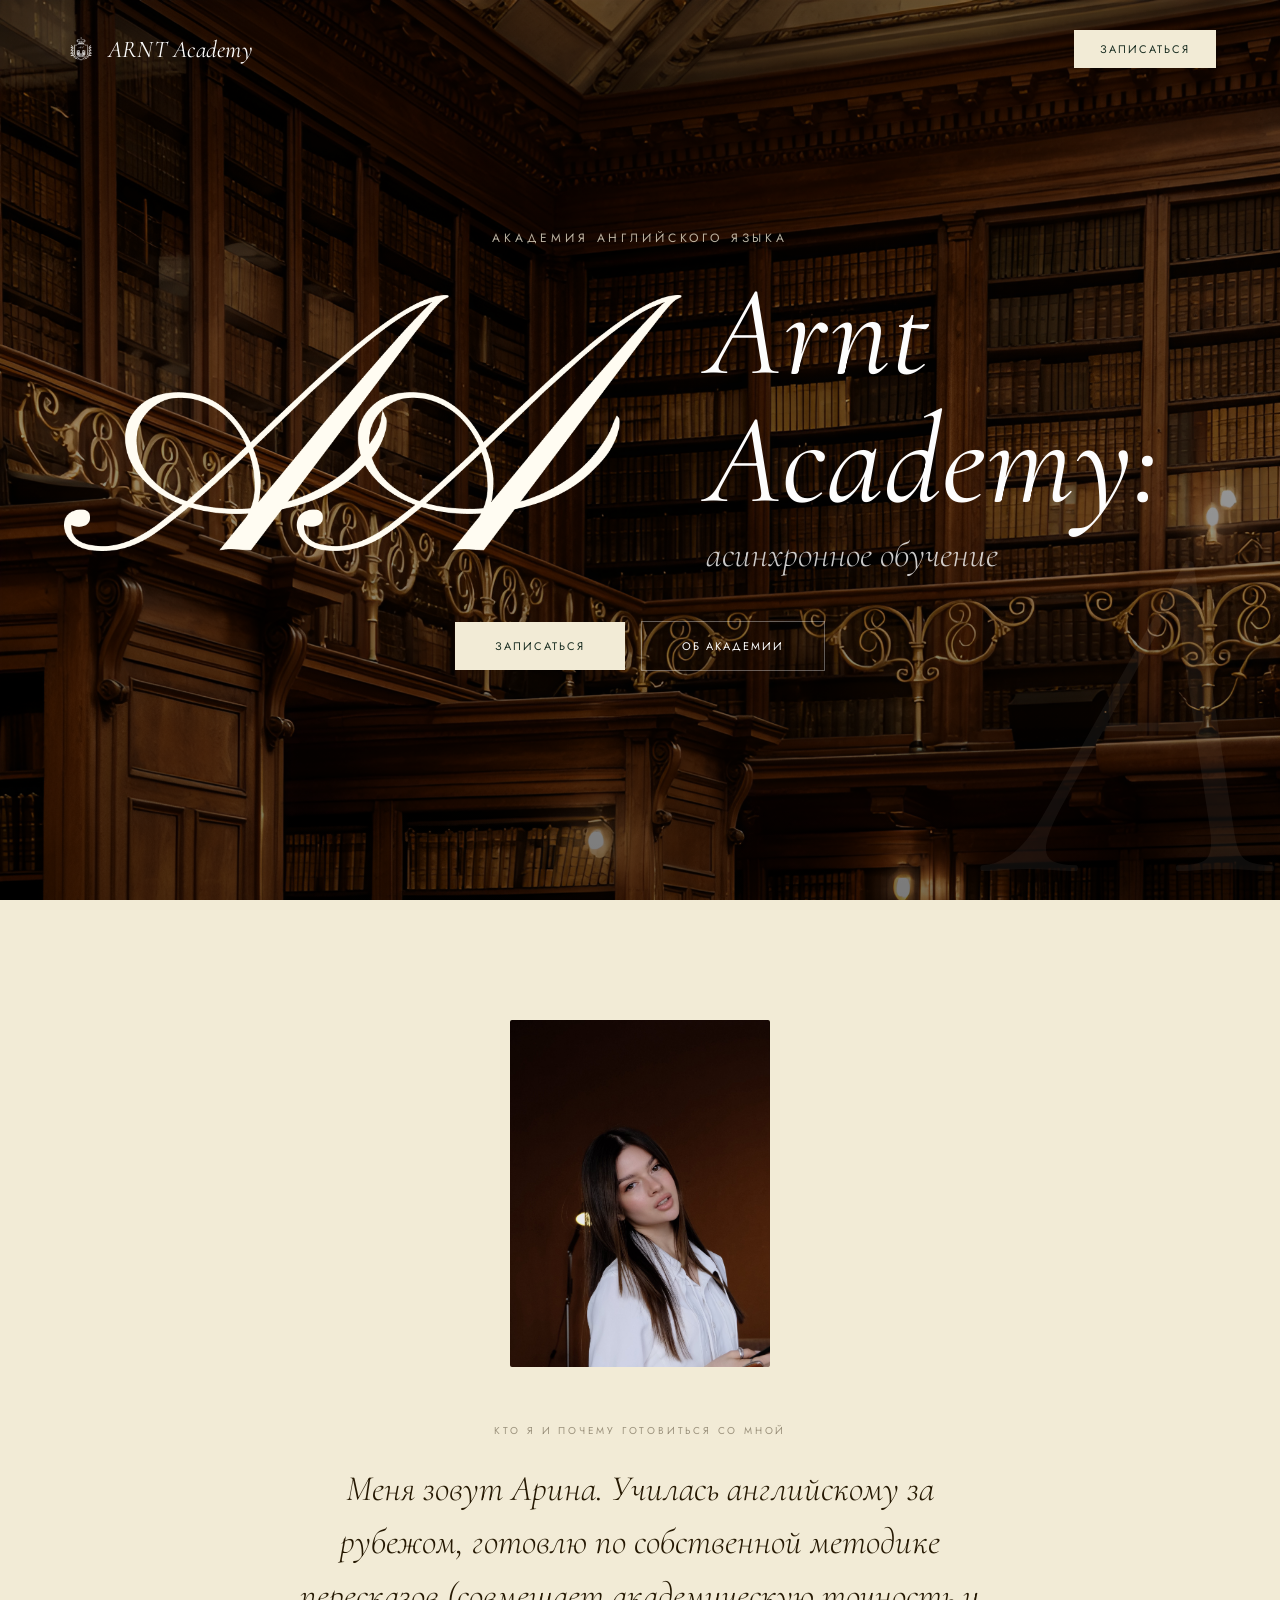
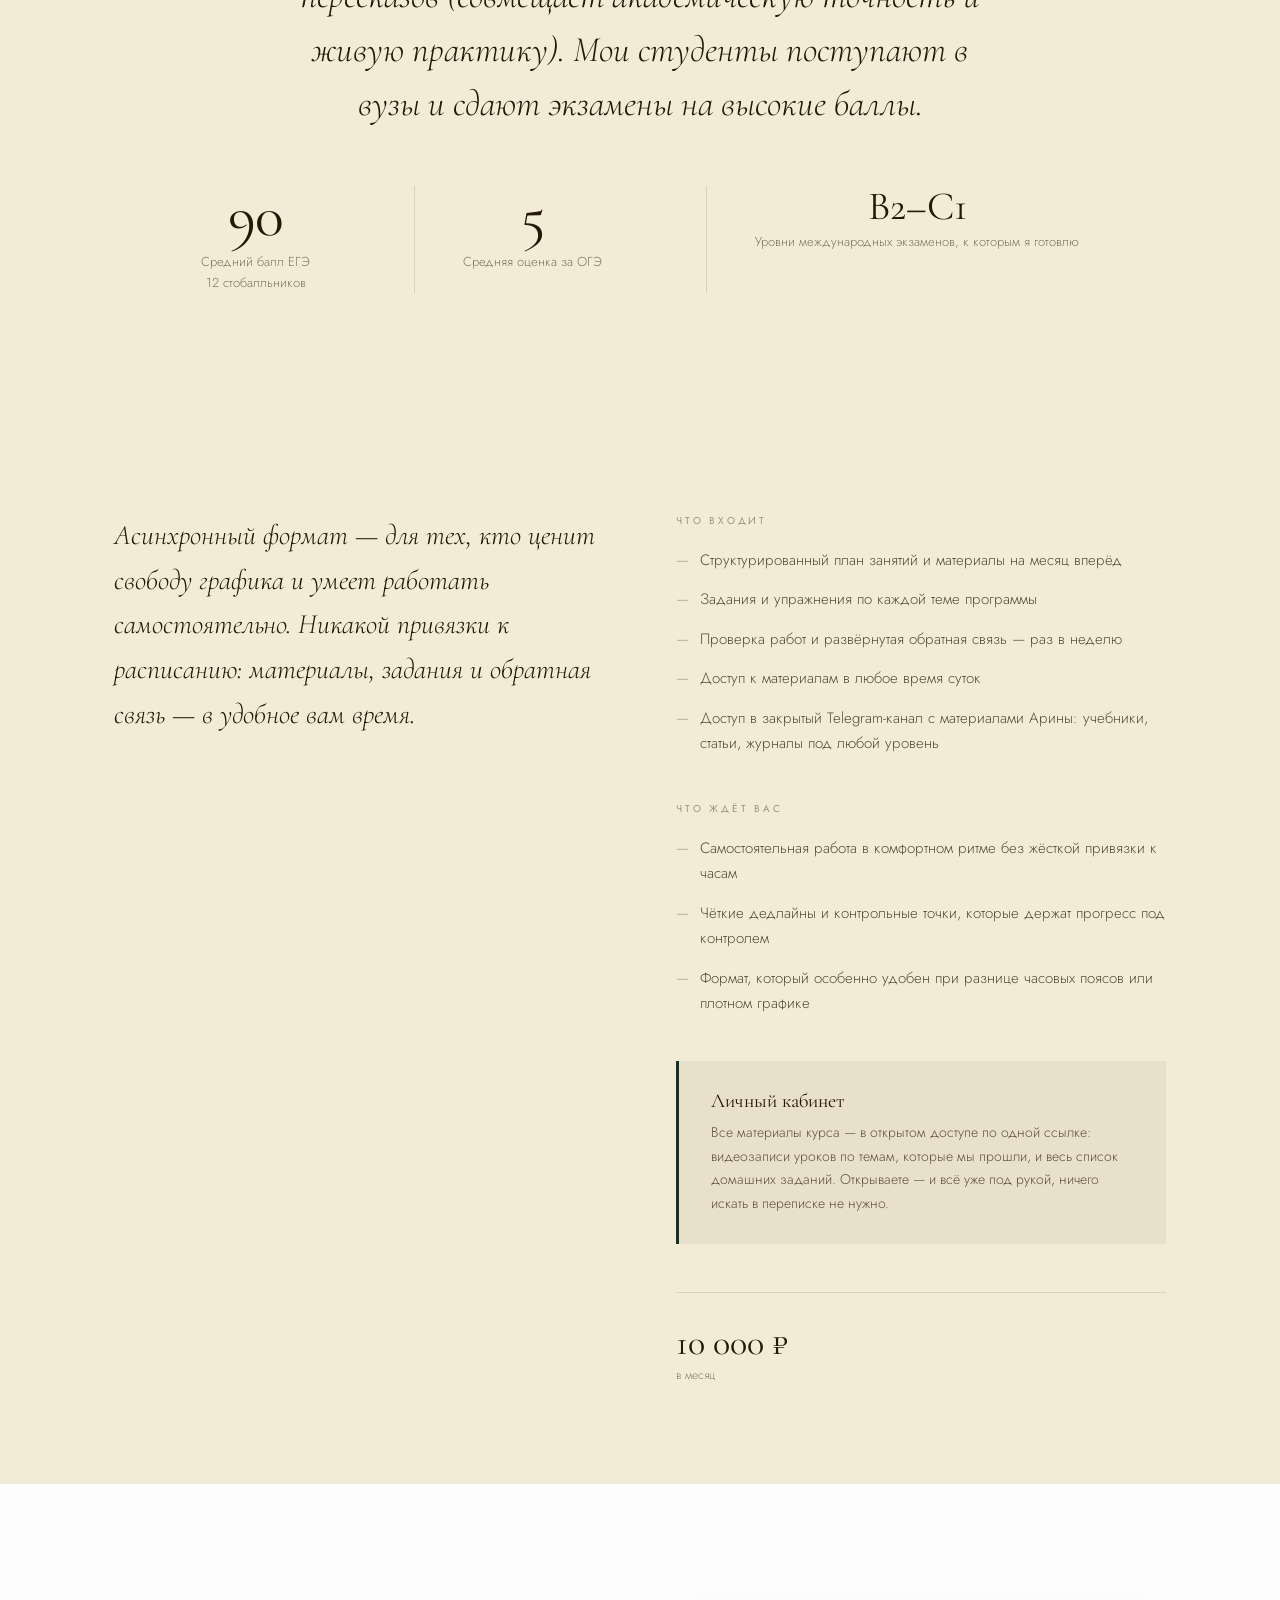
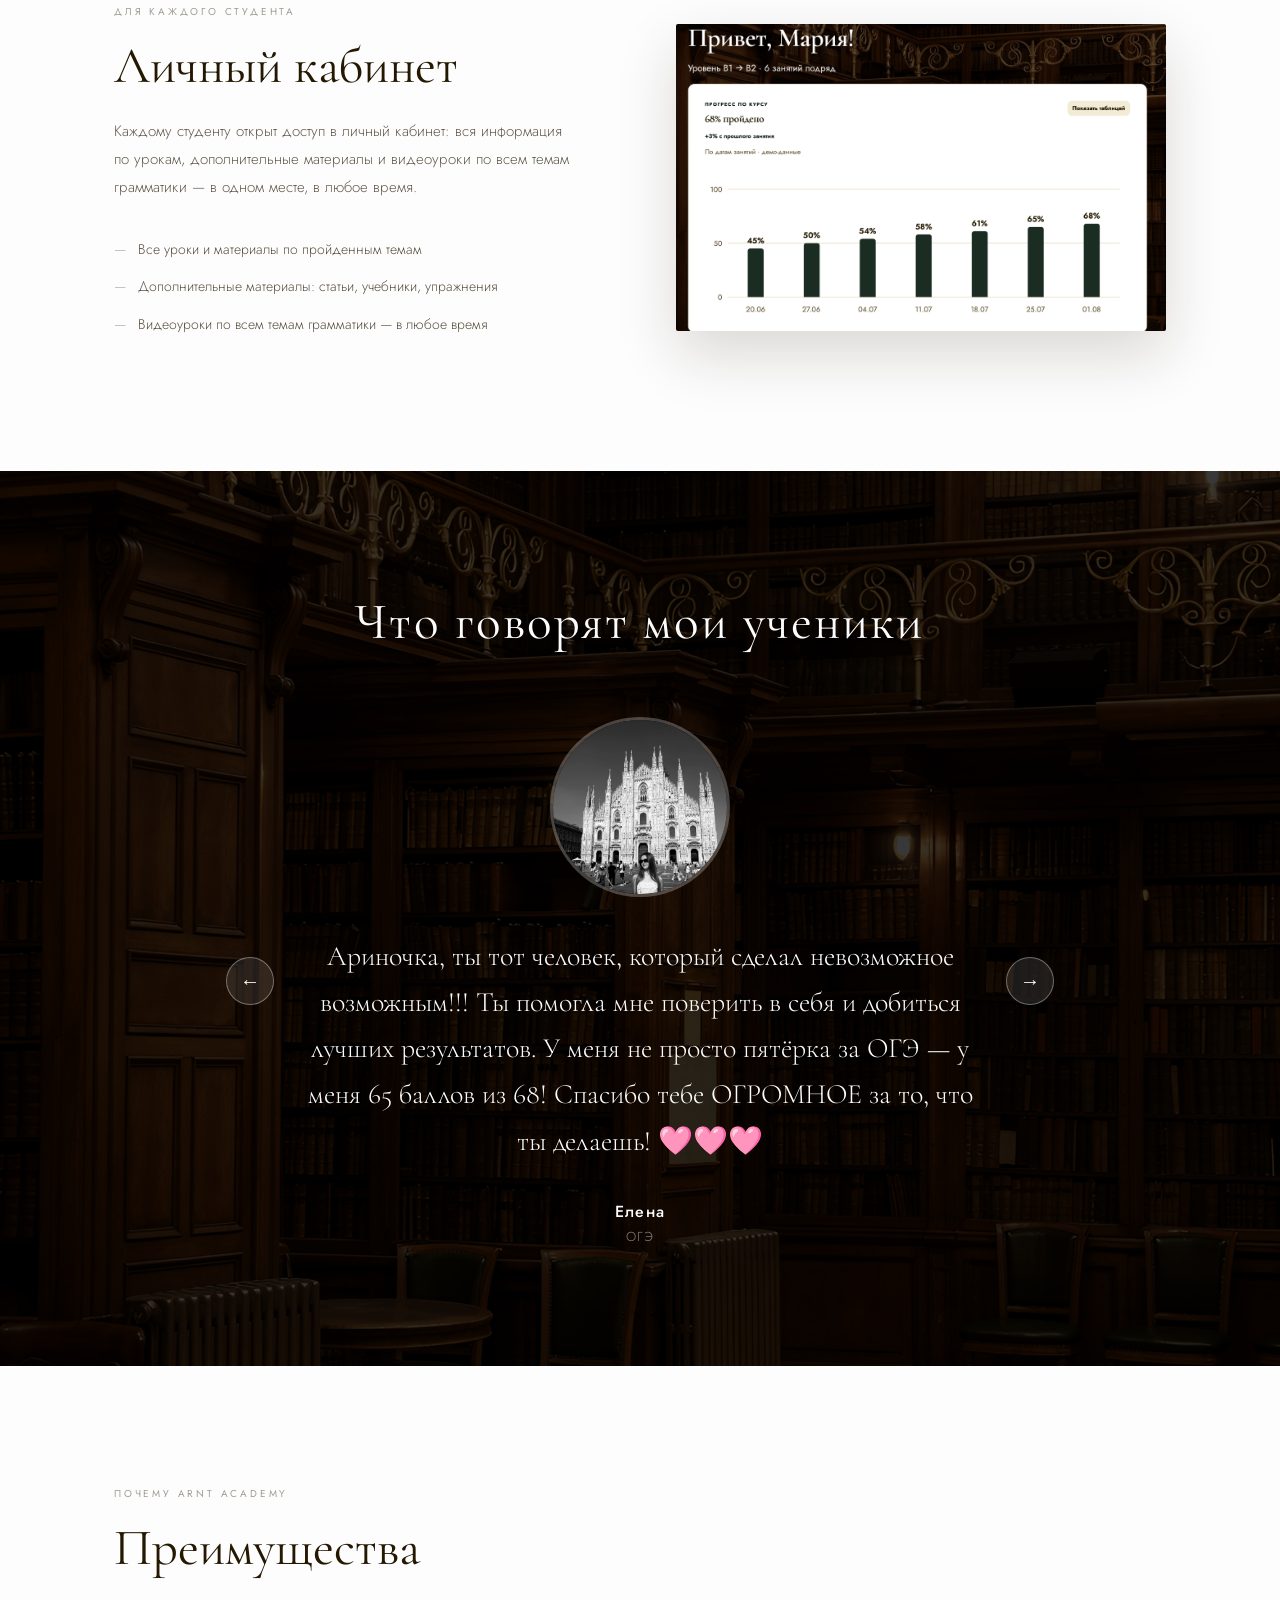
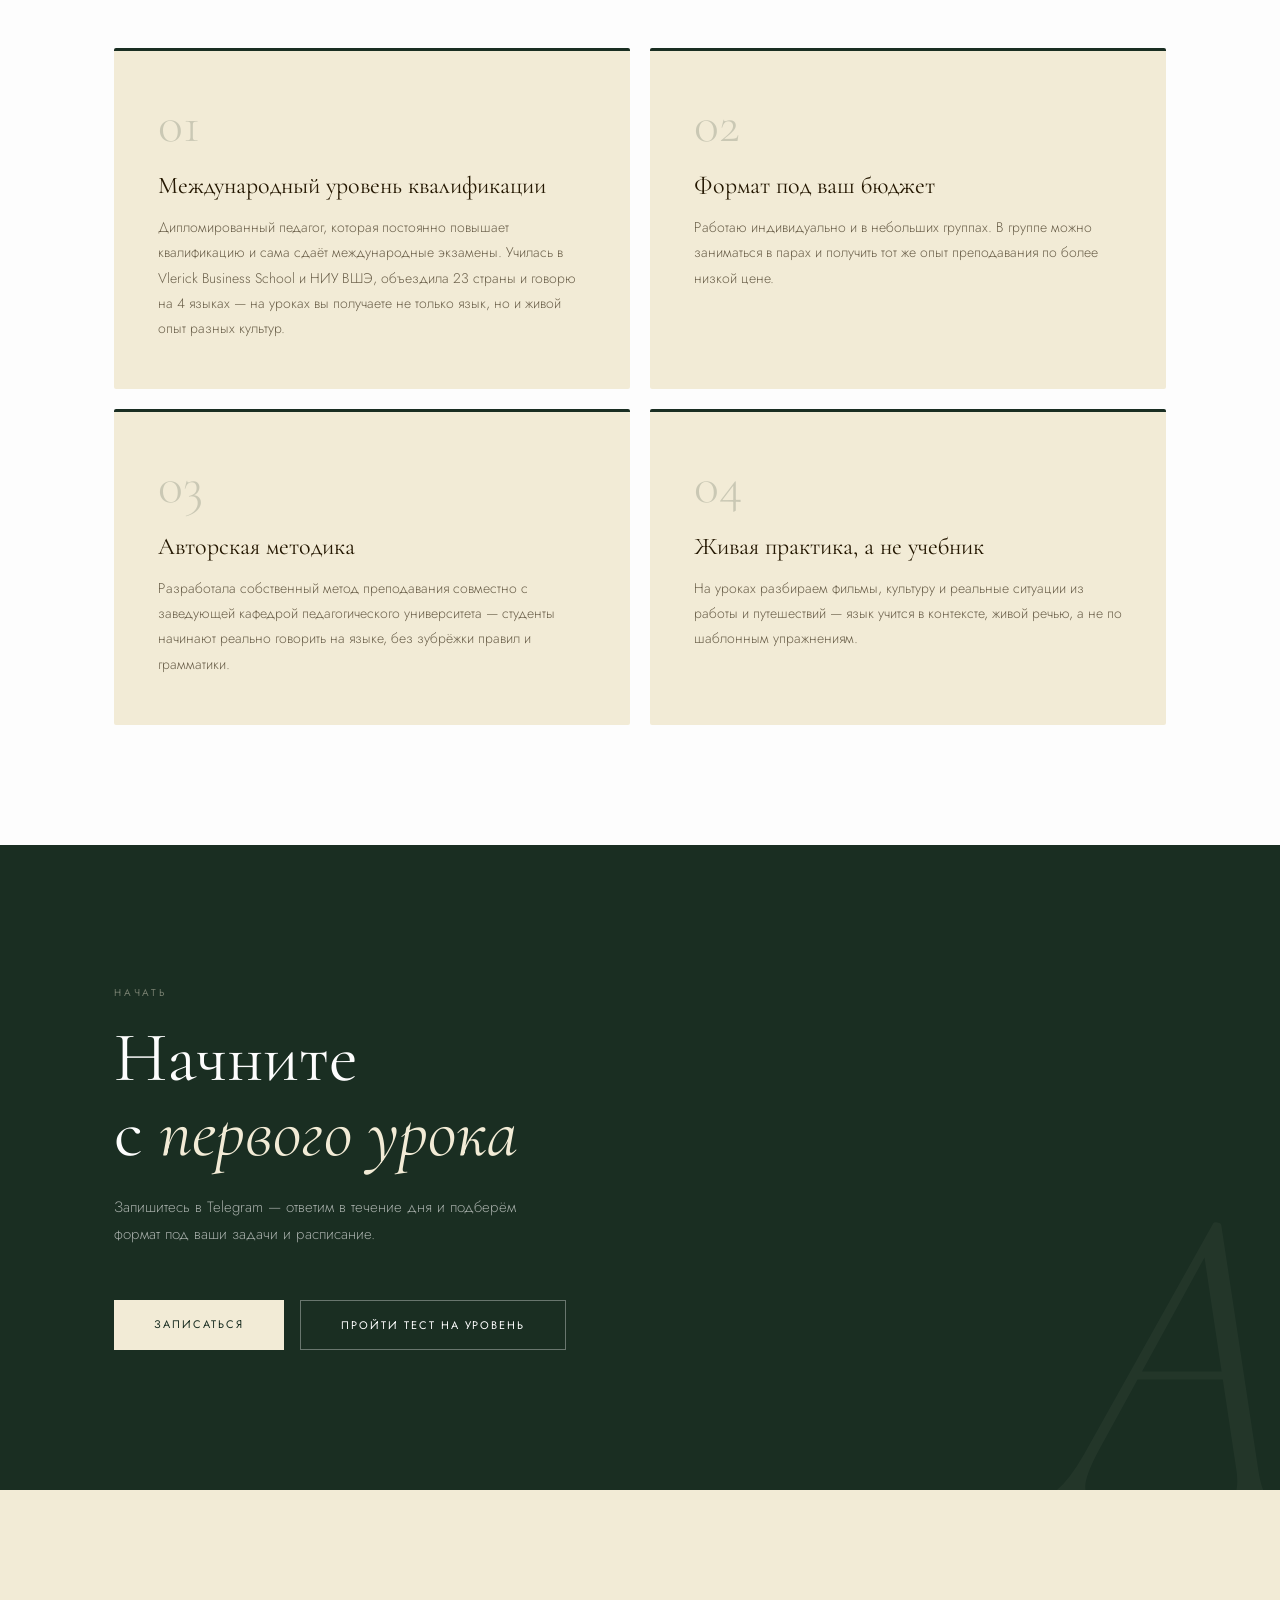
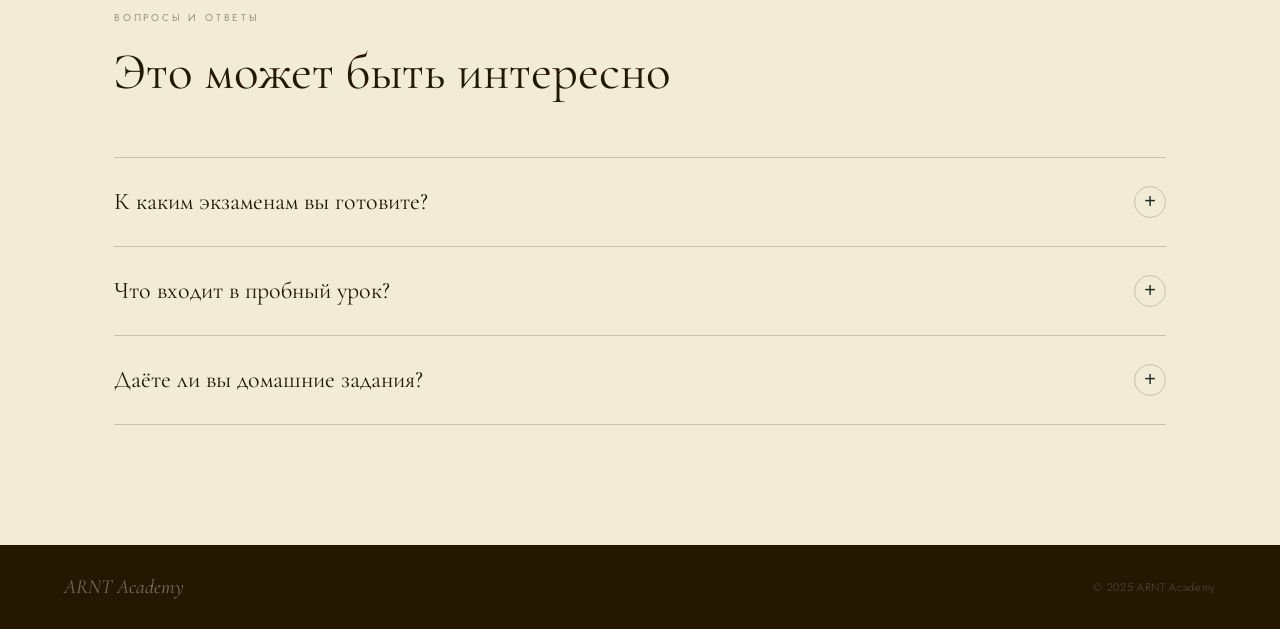
==== async.html @ 189df5f5 "Initial commit: ARNT Academy site Static site for arntacademy.ru: home hub page plus landing pages f" ====
<!DOCTYPE html>
<html lang="ru">
<head>
  <meta charset="UTF-8">
  <meta name="viewport" content="width=device-width, initial-scale=1.0">
  <title>Асинхронное обучение — ARNT Academy</title>
  <meta name="description" content="Асинхронное обучение английскому в ARNT Academy: материалы, задания и обратная связь без привязки к расписанию.">
  <link rel="preconnect" href="https://fonts.googleapis.com">
  <link rel="preconnect" href="https://fonts.gstatic.com" crossorigin>
  <link href="https://fonts.googleapis.com/css2?family=Cormorant+Garamond:ital,wght@0,300;0,400;0,500;1,300;1,400;1,500&family=Jost:wght@300;400;500&display=swap" rel="stylesheet">

  <style>
    :root {
      --green:  #1A2E22;
      --brown:  #251802;
      --cream:  #F2EBD6;
      --white:  #FDFDFD;
      --brown12: rgba(37,24,2,0.12);
      --brown20: rgba(37,24,2,0.20);
    }
    *, *::before, *::after { box-sizing: border-box; margin: 0; padding: 0; }
    html { scroll-behavior: smooth; }
    body {
      font-family: 'Jost', sans-serif; font-weight: 300;
      background: var(--cream); color: var(--brown);
      -webkit-font-smoothing: antialiased; overflow-x: hidden;
    }
    .wrap { max-width: 1180px; margin: 0 auto; padding: 0 64px; }

    /* nav */
    .nav {
      position: fixed; top: 0; left: 0; right: 0; z-index: 200;
      background: transparent; padding: 30px 64px;
      display: flex; align-items: center; justify-content: space-between;
      transition: background 0.45s ease, padding 0.3s ease;
    }
    .nav.solid { background: var(--green); padding: 18px 64px; }
    .nav-logo {
      font-family: 'Cormorant Garamond', serif; font-style: italic; font-weight: 400; font-size: 24px;
      color: var(--white); text-decoration: none; letter-spacing: 0.01em;
      display: flex; align-items: center; gap: 10px;
    }
    .nav-crest { height: 34px; width: auto; filter: brightness(0) invert(1); opacity: 0.88; flex-shrink: 0; }
    .nav-btn {
      font-family: 'Jost', sans-serif; font-weight: 400; font-size: 11px;
      letter-spacing: 0.18em; text-transform: uppercase;
      color: var(--green); background: var(--cream);
      padding: 11px 26px; text-decoration: none; transition: background 0.2s;
    }
    .nav-btn:hover { background: var(--white); }

    /* shared text */
    .lbl {
      font-family: 'Jost', sans-serif; font-weight: 400;
      font-size: 10px; letter-spacing: 0.28em; text-transform: uppercase;
      opacity: 0.42; display: block; margin-bottom: 20px;
    }
    .lbl-light { color: var(--cream); }
    .lbl-dark  { color: var(--brown); }
    .sh {
      font-family: 'Cormorant Garamond', serif; font-weight: 400;
      font-size: clamp(36px, 4vw, 56px); line-height: 1.08;
    }
    .sh-light { color: var(--white); }
    .sh-dark  { color: var(--brown); }
    .sh em { font-style: italic; }
    .btn-solid {
      font-family: 'Jost', sans-serif; font-weight: 400;
      font-size: 11px; letter-spacing: 0.18em; text-transform: uppercase;
      color: var(--green); background: var(--cream);
      padding: 16px 40px; text-decoration: none; transition: background 0.2s; display: inline-block;
    }
    .btn-solid:hover { background: var(--white); }
    .btn-ghost {
      font-family: 'Jost', sans-serif; font-weight: 400;
      font-size: 11px; letter-spacing: 0.18em; text-transform: uppercase;
      color: var(--white); background: transparent;
      border: 1px solid rgba(253,253,253,0.35);
      padding: 16px 40px; text-decoration: none; transition: border-color 0.2s; display: inline-block;
    }
    .btn-ghost:hover { border-color: var(--white); }

    /* hero */
    .hero { position: relative; height: 100vh; min-height: 620px; display: flex; align-items: center; justify-content: center; overflow: hidden; }
    .hero-photo { position: absolute; inset: 0; width: 100%; height: 100%; object-fit: cover; object-position: center top; display: block; }
    .hero-veil { position: absolute; inset: 0; background: linear-gradient(to bottom, rgba(0,0,0,0.30) 0%, rgba(0,0,0,0.52) 100%); }
    .hero-deco {
      position: absolute; bottom: -60px; right: -10px;
      font-family: 'Cormorant Garamond', serif; font-style: italic; font-weight: 300;
      font-size: clamp(320px, 38vw, 560px); line-height: 1; color: var(--cream); opacity: 0.055;
      user-select: none; pointer-events: none;
    }
    .hero-body { position: relative; z-index: 2; text-align: center; max-width: 1200px; padding: 0 24px; }
    .hero-label {
      display: block; font-family: 'Jost', sans-serif; font-weight: 400;
      font-size: 12px; letter-spacing: 0.32em; text-transform: uppercase;
      color: var(--cream); opacity: 0.75; margin-bottom: 22px;
    }
    .hero-lockup { display: flex; align-items: center; justify-content: space-between; gap: 24px; margin-bottom: 26px; }
    .hero-mark { height: clamp(140px, 20vw, 260px); width: auto; flex-shrink: 0; }
    .hero-lockup-text { display: flex; flex-direction: column; text-align: left; }
    .lockup-title {
      font-family: 'Cormorant Garamond', serif; font-weight: 400; font-style: italic;
      font-size: clamp(64px, 10vw, 130px); line-height: 1; color: var(--white); letter-spacing: 0.01em;
    }
    .lockup-sub {
      font-family: 'Cormorant Garamond', serif; font-weight: 300; font-style: italic;
      font-size: clamp(20px, 3vw, 36px); line-height: 1.2; color: var(--white); opacity: 0.8; margin-top: 8px;
    }
    .hero-cta { display: flex; align-items: center; justify-content: center; gap: 16px; flex-wrap: wrap; margin-top: 44px; }

    /* detail body */
    .fbody { background: var(--cream); padding: 100px 0; }
    .fbody-grid { display: grid; grid-template-columns: 1fr 1fr; gap: 72px; align-items: start; }
    .fintro {
      font-family: 'Cormorant Garamond', serif; font-style: italic; font-weight: 300;
      font-size: clamp(22px, 2.4vw, 28px); line-height: 1.6; color: var(--brown);
    }
    .fsec-title { margin-top: 44px; }
    .fsec-title:first-child { margin-top: 0; }
    .flist { list-style: none; }
    .flist li {
      position: relative; padding-left: 24px; margin-bottom: 14px;
      font-family: 'Jost', sans-serif; font-weight: 300; font-size: 15px;
      line-height: 1.7; color: var(--brown); opacity: 0.75;
    }
    .flist li::before { content: '—'; position: absolute; left: 0; opacity: 0.5; }
    .fperk { margin-top: 44px; padding: 28px 32px; background: rgba(37,24,2,0.05); border-left: 3px solid var(--green); }
    .fperk-title { font-family: 'Cormorant Garamond', serif; font-weight: 400; font-size: 20px; color: var(--brown); margin-bottom: 8px; }
    .fperk-text { font-family: 'Jost', sans-serif; font-weight: 300; font-size: 14px; line-height: 1.7; color: var(--brown); opacity: 0.7; }
    .fprice-block { margin-top: 48px; padding-top: 32px; border-top: 1px solid var(--brown12); }
    .fprice { font-family: 'Cormorant Garamond', serif; font-weight: 400; font-size: 36px; line-height: 1; color: var(--brown); margin-bottom: 5px; }
    .fprice-note { font-family: 'Jost', sans-serif; font-weight: 300; font-size: 12px; color: var(--brown); opacity: 0.5; }

    /* about */
    .about { background: var(--cream); padding: 120px 0; }
    .about-grid { display: flex; flex-direction: column; align-items: center; gap: 56px; text-align: center; }
    .about-photo { width: 260px; aspect-ratio: 3/4; overflow: hidden; border-radius: 2px; }
    .about-photo img { width: 100%; height: 100%; object-fit: cover; object-position: center 20%; display: block; }
    .about-left { max-width: 680px; }
    .about-quote {
      font-family: 'Cormorant Garamond', serif; font-style: italic; font-weight: 300;
      font-size: clamp(26px, 2.8vw, 38px); line-height: 1.5; color: var(--brown); margin-top: 24px;
    }
    .about-right { width: 100%; display: flex; justify-content: center; gap: 56px; flex-wrap: wrap; }
    .stat-row { border-left: 1px solid var(--brown12); padding: 0 48px; }
    .stat-row:first-child { border-left: none; padding-left: 0; }
    .stat-row:last-child { padding-right: 0; }
    .stat-val { font-family: 'Cormorant Garamond', serif; font-weight: 400; font-size: 60px; line-height: 1; color: var(--brown); margin-bottom: 6px; letter-spacing: -0.02em; }
    .stat-val-sm { font-family: 'Cormorant Garamond', serif; font-weight: 400; font-size: 40px; line-height: 1; color: var(--brown); margin-bottom: 6px; }
    .stat-note { font-family: 'Jost', sans-serif; font-weight: 300; font-size: 13px; line-height: 1.55; color: var(--brown); opacity: 0.55; }

    /* cabinet */
    .cabinet { background: var(--white); padding: 120px 0; }
    .cabinet-grid { display: grid; grid-template-columns: 1fr 1fr; gap: 72px; align-items: center; }
    .cabinet-desc { font-family: 'Jost', sans-serif; font-weight: 300; font-size: 15px; line-height: 1.85; color: var(--brown); opacity: 0.7; margin: 24px 0 36px; max-width: 460px; }
    .cab-list { list-style: none; max-width: 460px; }
    .cab-list li { position: relative; padding-left: 24px; margin-bottom: 14px; font-family: 'Jost', sans-serif; font-weight: 300; font-size: 14px; line-height: 1.7; color: var(--brown); opacity: 0.75; }
    .cab-list li::before { content: '—'; position: absolute; left: 0; opacity: 0.5; }
    .cabinet-photo { aspect-ratio: 8/5; border-radius: 2px; overflow: hidden; box-shadow: 0 24px 60px rgba(37,24,2,0.16); }
    .cabinet-photo img { width: 100%; height: 100%; object-fit: cover; object-position: top; display: block; }

    /* benefits */
    .benefits { background: var(--white); padding: 120px 0; }
    .benefits-hd { margin-bottom: 72px; }
    .benefits-grid { display: grid; grid-template-columns: 1fr 1fr; gap: 20px; }
    .b-item { background: var(--cream); border-radius: 2px; padding: 48px 44px; border-top: 3px solid var(--green); position: relative; }
    .b-num { font-family: 'Cormorant Garamond', serif; font-weight: 300; font-size: 52px; line-height: 1; color: var(--green); opacity: 0.18; margin-bottom: 20px; display: block; }
    .b-title { font-family: 'Cormorant Garamond', serif; font-weight: 400; font-size: 24px; line-height: 1.25; color: var(--brown); margin-bottom: 14px; }
    .b-text { font-family: 'Jost', sans-serif; font-weight: 300; font-size: 14px; line-height: 1.8; color: var(--brown); opacity: 0.65; }

    /* cta */
    .cta { background: var(--green); padding: 140px 0; position: relative; overflow: hidden; }
    .cta-deco {
      position: absolute; bottom: -100px; right: -30px;
      font-family: 'Cormorant Garamond', serif; font-style: italic; font-weight: 300;
      font-size: clamp(280px, 35vw, 500px); line-height: 1; color: var(--cream); opacity: 0.04;
      user-select: none; pointer-events: none;
    }
    .cta-inner { position: relative; z-index: 2; max-width: 680px; }
    .cta-h { font-family: 'Cormorant Garamond', serif; font-weight: 400; font-size: clamp(40px, 5.5vw, 76px); line-height: 1.07; color: var(--white); margin-bottom: 24px; }
    .cta-h em { font-style: italic; color: var(--cream); }
    .cta-p { font-family: 'Jost', sans-serif; font-weight: 300; font-size: 15px; line-height: 1.8; color: var(--white); opacity: 0.6; margin-bottom: 52px; max-width: 420px; }
    .cta-contacts { margin-top: 48px; display: flex; flex-wrap: wrap; gap: 48px; }
    .c-item { display: flex; flex-direction: column; gap: 5px; }
    .c-lbl { font-family: 'Jost', sans-serif; font-weight: 400; font-size: 9px; letter-spacing: 0.22em; text-transform: uppercase; color: var(--cream); opacity: 0.38; }
    .c-val { font-family: 'Jost', sans-serif; font-weight: 300; font-size: 15px; color: var(--white); opacity: 0.82; text-decoration: none; transition: opacity 0.2s; }
    .c-val:hover { opacity: 1; }

    /* footer */
    footer { background: var(--brown); padding: 30px 64px; display: flex; align-items: center; justify-content: space-between; }
    .f-logo { font-family: 'Cormorant Garamond', serif; font-style: italic; font-weight: 400; font-size: 20px; color: var(--cream); opacity: 0.4; text-decoration: none; }
    .f-copy { font-family: 'Jost', sans-serif; font-weight: 300; font-size: 11px; letter-spacing: 0.06em; color: var(--cream); opacity: 0.25; }

    /* reviews */
    .reviews { position: relative; padding: 120px 0; overflow: hidden; }
    .reviews-bg { position: absolute; inset: 0; background-image: url('библио.png'); background-size: cover; background-position: center; background-repeat: no-repeat; }
    .reviews-bg::after { content: ''; position: absolute; inset: 0; background: rgba(0,0,0,0.78); }
    .reviews-inner { position: relative; z-index: 1; max-width: 860px; margin: 0 auto; padding: 0 80px; text-align: center; }
    .reviews-title { font-family: 'Cormorant Garamond', serif; font-weight: 400; font-size: clamp(32px, 4vw, 52px); color: var(--white); margin-bottom: 64px; letter-spacing: 0.04em; }
    .slider { position: relative; }
    .slide { display: none; flex-direction: column; align-items: center; gap: 36px; }
    .slide.active { display: flex; }
    .slide-avatar { width: 180px; height: 180px; border-radius: 50%; overflow: hidden; border: 3px solid rgba(255,255,255,0.25); flex-shrink: 0; }
    .slide-avatar img { width: 100%; height: 100%; object-fit: cover; object-position: center top; display: block; filter: grayscale(100%); }
    .slide-avatar-init { display: flex; align-items: center; justify-content: center; background: rgba(255,255,255,0.1); }
    .slide-avatar-init span { font-family: 'Cormorant Garamond', serif; font-size: 52px; font-weight: 300; color: rgba(255,255,255,0.7); }
    .slide-text { font-family: 'Cormorant Garamond', serif; font-weight: 300; font-size: clamp(20px, 2.2vw, 28px); line-height: 1.65; color: var(--white); font-style: normal; }
    .slide-name { font-family: 'Jost', sans-serif; font-weight: 500; font-size: 16px; color: var(--white); letter-spacing: 0.08em; }
    .slide-place { font-family: 'Jost', sans-serif; font-weight: 300; font-size: 13px; color: rgba(255,255,255,0.5); margin-top: 4px; letter-spacing: 0.06em; }
    .slider-arrow {
      pointer-events: all; cursor: pointer; width: 48px; height: 48px; border-radius: 50%;
      border: 1px solid rgba(255,255,255,0.35); background: rgba(255,255,255,0.1);
      color: var(--white); font-size: 20px; display: flex; align-items: center; justify-content: center;
      transition: background 0.2s; position: absolute; top: 50%; transform: translateY(-50%);
    }
    .slider-arrow:hover { background: rgba(255,255,255,0.2); }
    .slider-arrow.prev { left: -64px; }
    .slider-arrow.next { right: -64px; }

    /* faq */
    .faq { background: var(--cream); padding: 120px 0; }
    .faq-hd { margin-bottom: 56px; }
    .faq-list { border-top: 1px solid var(--brown20); }
    .faq-item { border-bottom: 1px solid var(--brown20); }
    .faq-btn { width: 100%; background: none; border: none; cursor: pointer; display: flex; align-items: center; justify-content: space-between; gap: 24px; padding: 28px 0; text-align: left; }
    .faq-q { font-family: 'Cormorant Garamond', serif; font-size: clamp(18px, 2vw, 24px); font-weight: 400; color: var(--brown); line-height: 1.3; }
    .faq-icon {
      flex-shrink: 0; width: 32px; height: 32px; border-radius: 50%; border: 1px solid var(--brown20);
      display: flex; align-items: center; justify-content: center; font-size: 20px; font-weight: 300; color: var(--green);
      transition: transform 0.35s ease, background 0.2s, border-color 0.2s;
    }
    .faq-item.open .faq-icon { transform: rotate(45deg); background: var(--green); color: var(--cream); border-color: var(--green); }
    .faq-a {
      font-family: 'Jost', sans-serif; font-weight: 300; font-size: clamp(14px, 1.4vw, 16px); line-height: 1.85;
      color: var(--brown); opacity: 0.7; max-height: 0; overflow: hidden; transition: max-height 0.45s ease, padding-bottom 0.35s;
    }
    .faq-item.open .faq-a { max-height: 400px; padding-bottom: 28px; }

    @media (max-width: 960px) {
      .wrap { padding: 0 32px; }
      .nav { padding: 26px 32px; }
      .nav.solid { padding: 16px 32px; }
      .nav-btn { padding: 13px 24px; font-size: 10px; }
      .hero-lockup { flex-direction: column; justify-content: center; gap: 14px; }
      .hero-lockup-text { text-align: center; }
      .about { padding: 88px 0; }
      .about-photo { width: 200px; }
      .about-right { gap: 32px; }
      .stat-row { padding: 0 24px; }
      .fbody { padding: 72px 0; }
      .fbody-grid { grid-template-columns: 1fr; gap: 40px; }
      .cabinet { padding: 88px 0; }
      .cabinet-grid { grid-template-columns: 1fr; gap: 40px; }
      .cabinet-photo { aspect-ratio: 16/10; }
      .reviews { padding: 88px 0; }
      .reviews-inner { padding: 0 56px; }
      .reviews-title { margin-bottom: 48px; }
      .slide-avatar { width: 140px; height: 140px; }
      .slider-arrow { width: 40px; height: 40px; font-size: 16px; }
      .slider-arrow.prev { left: 0; }
      .slider-arrow.next { right: 0; }
      .benefits { padding: 88px 0; }
      .benefits-grid { grid-template-columns: 1fr; }
      .b-item { padding: 36px 32px; }
      .cta { padding: 100px 0; }
      footer { flex-direction: column; gap: 14px; text-align: center; padding: 28px 32px; }
    }
    @media (max-width: 600px) {
      .wrap { padding: 0 20px; }
      .nav { padding: 22px 20px; }
      .nav.solid { padding: 14px 20px; }
      .nav-btn { padding: 12px 18px; font-size: 9px; }
      .hero-cta { flex-direction: column; width: 100%; }
      .hero-cta .btn-solid, .hero-cta .btn-ghost { width: 100%; text-align: center; }
      .about { padding: 72px 0; }
      .benefits { padding: 72px 0; }
      .cta { padding: 80px 0; }
      .stat-val { font-size: 48px; }
      .about-right { flex-direction: column; gap: 24px; }
      .stat-row { border-left: none; padding: 0; }
      .reviews { padding: 64px 0; }
      .reviews-inner { padding: 0 8px; }
      .reviews-title { margin-bottom: 36px; }
      .slide { gap: 22px; }
      .slide-avatar { width: 110px; height: 110px; }
      .slider-arrow { width: 34px; height: 34px; font-size: 14px; background: rgba(0,0,0,0.35); }
      .slider-arrow.prev { left: -2px; }
      .slider-arrow.next { right: -2px; }
      .b-item { padding: 32px 0; }
      footer { padding: 24px 20px; }
    }
  </style>
</head>
<body>

  <nav class="nav">
    <a class="nav-logo" href="index.html">
      <img class="nav-crest" src="Frame 24.png" alt="">
      ARNT Academy
    </a>
    <a class="nav-btn" href="https://t.me/arnt_academy_clients_bot" target="_blank" rel="noopener">Записаться</a>
  </nav>

  <section class="hero">
    <img class="hero-photo" src="библио.png" alt="" aria-hidden="true">
    <div class="hero-veil" aria-hidden="true"></div>
    <div class="hero-deco" aria-hidden="true">A</div>
    <div class="hero-body">
      <span class="hero-label">Академия английского языка</span>
      <div class="hero-lockup">
        <img class="hero-mark" src="AA.png" alt="ARNT Academy">
        <span class="hero-lockup-text">
          <span class="lockup-title">Arnt Academy:</span>
          <span class="lockup-sub">асинхронное обучение</span>
        </span>
      </div>
      <div class="hero-cta">
        <a class="btn-solid" href="https://t.me/arnt_academy_clients_bot" target="_blank" rel="noopener">Записаться</a>
        <a class="btn-ghost" href="#about">Об академии</a>
      </div>
    </div>
  </section>

  <section class="about" id="about">
    <div class="wrap">
      <div class="about-grid">
        <div class="about-photo">
          <img src="препод.png" alt="Арина Ткачёва" />
        </div>
        <div class="about-left">
          <span class="lbl lbl-dark">Кто я и почему готовиться со мной</span>
          <p class="about-quote">
            Меня зовут Арина. Училась английскому за рубежом, готовлю по собственной методике пересказов (совмещает академическую точность и живую практику). Мои студенты поступают в вузы и сдают экзамены на высокие баллы.
          </p>
        </div>
        <div class="about-right">
          <div class="stat-row">
            <div class="stat-val">90</div>
            <div class="stat-note">Средний балл ЕГЭ<br>12 стобалльников</div>
          </div>
          <div class="stat-row">
            <div class="stat-val">5</div>
            <div class="stat-note">Средняя оценка за ОГЭ</div>
          </div>
          <div class="stat-row">
            <div class="stat-val-sm">B2–C1</div>
            <div class="stat-note">Уровни международных экзаменов, к которым я готовлю</div>
          </div>
        </div>
      </div>
    </div>
  </section>

  <section class="fbody">
    <div class="wrap fbody-grid">
      <div>
        <p class="fintro">
          Асинхронный формат — для тех, кто ценит свободу графика и умеет работать самостоятельно. Никакой привязки к расписанию: материалы, задания и обратная связь — в удобное вам время.
        </p>
      </div>
      <div>
        <span class="lbl lbl-dark fsec-title">Что входит</span>
        <ul class="flist">
          <li>Структурированный план занятий и материалы на месяц вперёд</li>
          <li>Задания и упражнения по каждой теме программы</li>
          <li>Проверка работ и развёрнутая обратная связь — раз в неделю</li>
          <li>Доступ к материалам в любое время суток</li>
          <li>Доступ в закрытый Telegram-канал с материалами Арины: учебники, статьи, журналы под любой уровень</li>
        </ul>

        <span class="lbl lbl-dark fsec-title">Что ждёт вас</span>
        <ul class="flist">
          <li>Самостоятельная работа в комфортном ритме без жёсткой привязки к часам</li>
          <li>Чёткие дедлайны и контрольные точки, которые держат прогресс под контролем</li>
          <li>Формат, который особенно удобен при разнице часовых поясов или плотном графике</li>
        </ul>

        <div class="fperk">
          <div class="fperk-title">Личный кабинет</div>
          <p class="fperk-text">Все материалы курса — в открытом доступе по одной ссылке: видеозаписи уроков по темам, которые мы прошли, и весь список домашних заданий. Открываете — и всё уже под рукой, ничего искать в переписке не нужно.</p>
        </div>

        <div class="fprice-block">
          <div class="fprice">10 000 ₽</div>
          <div class="fprice-note">в месяц</div>
        </div>
      </div>
    </div>
  </section>

  <section class="cabinet" id="cabinet">
    <div class="wrap">
      <div class="cabinet-grid">
        <div>
          <span class="lbl lbl-dark">Для каждого студента</span>
          <h2 class="sh sh-dark">Личный кабинет</h2>
          <p class="cabinet-desc">
            Каждому студенту открыт доступ в личный кабинет: вся информация по урокам, дополнительные материалы и видеоуроки по всем темам грамматики — в одном месте, в любое время.
          </p>
          <ul class="cab-list">
            <li>Все уроки и материалы по пройденным темам</li>
            <li>Дополнительные материалы: статьи, учебники, упражнения</li>
            <li>Видеоуроки по всем темам грамматики — в любое время</li>
          </ul>
        </div>
        <div class="cabinet-photo">
          <img src="платформа.png" alt="Личный кабинет студента ARNT Academy" />
        </div>
      </div>
    </div>
  </section>

  <section class="reviews" id="reviews">
    <div class="reviews-bg" aria-hidden="true"></div>
    <div class="reviews-inner">
      <h2 class="reviews-title">Что говорят мои ученики</h2>
      <div class="slider">
        <button class="slider-arrow prev" aria-label="Предыдущий">&#8592;</button>
        <button class="slider-arrow next" aria-label="Следующий">&#8594;</button>

        <div class="slide active">
          <div class="slide-avatar"><img src="отзыв2.JPG" alt="Елена" /></div>
          <p class="slide-text">Ариночка, ты тот человек, который сделал невозможное возможным!!! Ты помогла мне поверить в себя и добиться лучших результатов. У меня не просто пятёрка за ОГЭ — у меня 65 баллов из 68! Спасибо тебе ОГРОМНОЕ за то, что ты делаешь! 🩷🩷🩷</p>
          <div><p class="slide-name">Елена</p><p class="slide-place">ОГЭ</p></div>
        </div>
        <div class="slide">
          <div class="slide-avatar slide-avatar-init"><span>📖</span></div>
          <p class="slide-text">Арина Сергеевна, вам благодарна не только я, но и вся моя семья. Я даже поверить не могла, что у меня будет сто баллов за ЕГЭ!! За этот год я поверила в себя и свои силы!! Только благодаря вам!</p>
          <div><p class="slide-name">Вероника</p><p class="slide-place">100 баллов на ЕГЭ</p></div>
        </div>
        <div class="slide">
          <div class="slide-avatar"><img src="отзыв1.JPG" alt="Елена" /></div>
          <p class="slide-text">Благодаря вам я поступила в университет — в Малайзии! Если бы не занятия, поддержка и настойчивость, у меня бы не получилось. Вы вложили в меня столько сил и веры, и я это очень ценю. Ещё раз — огромное спасибо 💛</p>
          <div><p class="slide-name">Елена</p><p class="slide-place">поступила в Малайзию</p></div>
        </div>
        <div class="slide">
          <div class="slide-avatar slide-avatar-init"><span>📗</span></div>
          <p class="slide-text">Арина, мы вам очень благодарны за вашу работу. У вас дар преподавания и объяснения материала. Но что не менее важно — вы стали примером дисциплины и наставником для моей дочери. Она во всю стремится за вами! Спасибо!</p>
          <div><p class="slide-name">Лилиана</p><p class="slide-place">мама студентки, ЕГЭ 96 баллов</p></div>
        </div>
        <div class="slide">
          <div class="slide-avatar"><img src="алиса.JPG" alt="Алиса" style="transform: scale(3.4); transform-origin: 52% 22%;" /></div>
          <p class="slide-text">Спасибо ОГРОМНОЕ за подготовку! За этот год у меня очень сильно поднялся уровень английского, а самое главное — я полюбила этот язык! За ОГЭ 61 балл, чему я безумно рада. За устную часть — максимум, это очень большое достижение, она была самой сложной для меня!</p>
          <div><p class="slide-name">Алиса</p><p class="slide-place">61 балл на ОГЭ</p></div>
        </div>
        <div class="slide">
          <div class="slide-avatar"><img src="отзыв 3.JPG" alt="Влад" /></div>
          <p class="slide-text">Арина, ты просто идеальный проводник в мир английского языка! Такое погружение и мультижанровое проведение с нотками истории интересных фактов! Я очень кайфанул от возвращения в мир английского языка именно с тобой!</p>
          <div><p class="slide-name">Влад</p><p class="slide-place">Москва, преподаватель физики</p></div>
        </div>
        <div class="slide">
          <div class="slide-avatar slide-avatar-init"><span>📘</span></div>
          <p class="slide-text">Я долго искала своего репетитора. Мне было непросто из-за разницы часового пояса особенно. И тут мне улыбнулась удача — я нашла её! Арина — это профессионал своего дела. Если вам нужен репетитор по английскому языку, то непременно это Арина!</p>
          <div><p class="slide-name">Марина</p><p class="slide-place">Переезд в Америку</p></div>
        </div>
        <div class="slide">
          <div class="slide-avatar"><img src="андрей.JPG" alt="Андрей" /></div>
          <p class="slide-text">Лучший индивидуальный подход! Нравится стиль преподавания Арины и то, как проходят уроки — мы много разговариваем и изучаем культуру разных стран, смотрим отрывки из фильмов, что делает обучение более увлекательным. Чувствуется индивидуальный подход — Арина всегда подстраивает занятия под мои желания!</p>
          <div><p class="slide-name">Андрей</p><p class="slide-place">Москва, Первый канал</p></div>
        </div>
        <div class="slide">
          <div class="slide-avatar"><img src="денис.JPG" alt="Денис" /></div>
          <p class="slide-text">Время занятий стали для меня уже приятной частью недели. Работаем с темами, которые действительно мне интересны. И ещё всегда комфортно подстраиваемся друг под друга по времени и формату. Спасибо за поддержку, спокойную атмосферу и приятный совместный путь в изучении английского!</p>
          <div><p class="slide-name">Денис</p><p class="slide-place">Москва, МР Групп</p></div>
        </div>
        <div class="slide">
          <div class="slide-avatar"><img src="алексей фото.JPG" alt="Алексей" /></div>
          <p class="slide-text">Ой, Арина, ты зэ бест тичер! Я не думал, что с моим уровнем можно обсуждать бизнес на английском. Раньше максимум — базовые фразы, и то с паузами. Мне нравится, что нет перегруза и после каждого созвона у меня есть новые слова и фразы!</p>
          <div><p class="slide-name">Алексей</p><p class="slide-place">Предприниматель</p></div>
        </div>
        <div class="slide">
          <div class="slide-avatar"><img src="николай.JPG" alt="Николай" /></div>
          <p class="slide-text">Только вышел после встречи с нашим иностранным подрядчиком, где обсуждали дальнейшее взаимодействие. Хотел ещё раз сказать тебе спасибо за твои уроки! Я смог понятно на английском языке объяснить наши требования к проекту. Всем коллегам теперь рекомендую только уроки с тобой!</p>
          <div><p class="slide-name">Николай</p><p class="slide-place">Москва, Меркури Интернейшнл Бизнес-консалтинг</p></div>
        </div>

      </div>
    </div>
  </section>

  <section class="benefits">
    <div class="wrap">
      <div class="benefits-hd">
        <span class="lbl lbl-dark">Почему ARNT Academy</span>
        <h2 class="sh sh-dark">Преимущества</h2>
      </div>
      <div class="benefits-grid">
        <div class="b-item">
          <span class="b-num">01</span>
          <h3 class="b-title">Международный уровень квалификации</h3>
          <p class="b-text">Дипломированный педагог, которая постоянно повышает квалификацию и сама сдаёт международные экзамены. Училась в Vlerick Business School и НИУ ВШЭ, объездила 23 страны и говорю на 4 языках — на уроках вы получаете не только язык, но и живой опыт разных культур.</p>
        </div>
        <div class="b-item">
          <span class="b-num">02</span>
          <h3 class="b-title">Формат под ваш бюджет</h3>
          <p class="b-text">Работаю индивидуально и в небольших группах. В группе можно заниматься в парах и получить тот же опыт преподавания по более низкой цене.</p>
        </div>
        <div class="b-item">
          <span class="b-num">03</span>
          <h3 class="b-title">Авторская методика</h3>
          <p class="b-text">Разработала собственный метод преподавания совместно с заведующей кафедрой педагогического университета — студенты начинают реально говорить на языке, без зубрёжки правил и грамматики.</p>
        </div>
        <div class="b-item">
          <span class="b-num">04</span>
          <h3 class="b-title">Живая практика, а не учебник</h3>
          <p class="b-text">На уроках разбираем фильмы, культуру и реальные ситуации из работы и путешествий — язык учится в контексте, живой речью, а не по шаблонным упражнениям.</p>
        </div>
      </div>
    </div>
  </section>

  <section class="cta" id="contact">
    <div class="cta-deco" aria-hidden="true">A</div>
    <div class="wrap">
      <div class="cta-inner">
        <span class="lbl lbl-light">Начать</span>
        <h2 class="cta-h">Начните<br>с <em>первого урока</em></h2>
        <p class="cta-p">Запишитесь в Telegram — ответим в течение дня и подберём формат под ваши задачи и расписание.</p>
        <div style="display:flex;gap:16px;flex-wrap:wrap;">
          <a class="btn-solid" href="https://t.me/arnt_academy_clients_bot" target="_blank" rel="noopener">Записаться</a>
          <a class="btn-ghost" href="https://arntacademy.github.io/arntacademy/#test" target="_blank" rel="noopener">Пройти тест на уровень</a>
        </div>
      </div>
    </div>
  </section>

  <section class="faq" id="faq">
    <div class="wrap">
      <div class="faq-hd">
        <span class="lbl lbl-dark">Вопросы и ответы</span>
        <h2 class="sh sh-dark">Это может быть интересно</h2>
      </div>
      <div class="faq-list">
        <div class="faq-item">
          <button class="faq-btn">
            <span class="faq-q">К каким экзаменам вы готовите?</span>
            <span class="faq-icon">+</span>
          </button>
          <div class="faq-a">ОГЭ, ЕГЭ, а также международные экзамены — TOEFL, DET (Duolingo English Test) и Cambridge (CAE, FCE). На консультации помогу определить, какой экзамен подходит под вашу цель.</div>
        </div>
        <div class="faq-item">
          <button class="faq-btn">
            <span class="faq-q">Что входит в пробный урок?</span>
            <span class="faq-icon">+</span>
          </button>
          <div class="faq-a">Пробный урок — это всегда консультация, без оплаты, длится около 45–50 минут. На нём я провожу диагностику уровня, выстраиваю индивидуальную траекторию подготовки, мы обсуждаем цели, сроки, формат и детали обучения. Это и знакомство, и точка, с которой начинается осмысленная подготовка.</div>
        </div>
        <div class="faq-item">
          <button class="faq-btn">
            <span class="faq-q">Даёте ли вы домашние задания?</span>
            <span class="faq-icon">+</span>
          </button>
          <div class="faq-a">Да, и это важная часть подготовки. Между занятиями вы закрепляете материал, отрабатываете то, что разобрали на уроке, и приходите на следующее занятие уже с результатом. Без самостоятельной работы прогресс заметно медленнее.</div>
        </div>
      </div>
    </div>
  </section>

  <footer>
    <a class="f-logo" href="index.html">ARNT Academy</a>
    <span class="f-copy">© 2025 ARNT Academy</span>
  </footer>

  <script>
    const nav = document.querySelector('.nav');
    window.addEventListener('scroll', () => {
      nav.classList.toggle('solid', window.scrollY > 72);
    }, { passive: true });

    const slides = document.querySelectorAll('.slide');
    let current = 0;
    function showSlide(n) {
      slides[current].classList.remove('active');
      current = (n + slides.length) % slides.length;
      slides[current].classList.add('active');
    }
    document.querySelector('.slider-arrow.prev').addEventListener('click', () => showSlide(current - 1));
    document.querySelector('.slider-arrow.next').addEventListener('click', () => showSlide(current + 1));

    document.querySelectorAll('.faq-btn').forEach(btn => {
      btn.addEventListener('click', () => {
        const item = btn.closest('.faq-item');
        const isOpen = item.classList.contains('open');
        document.querySelectorAll('.faq-item.open').forEach(el => el.classList.remove('open'));
        if (!isOpen) item.classList.add('open');
      });
    });
  </script>

</body>
</html>
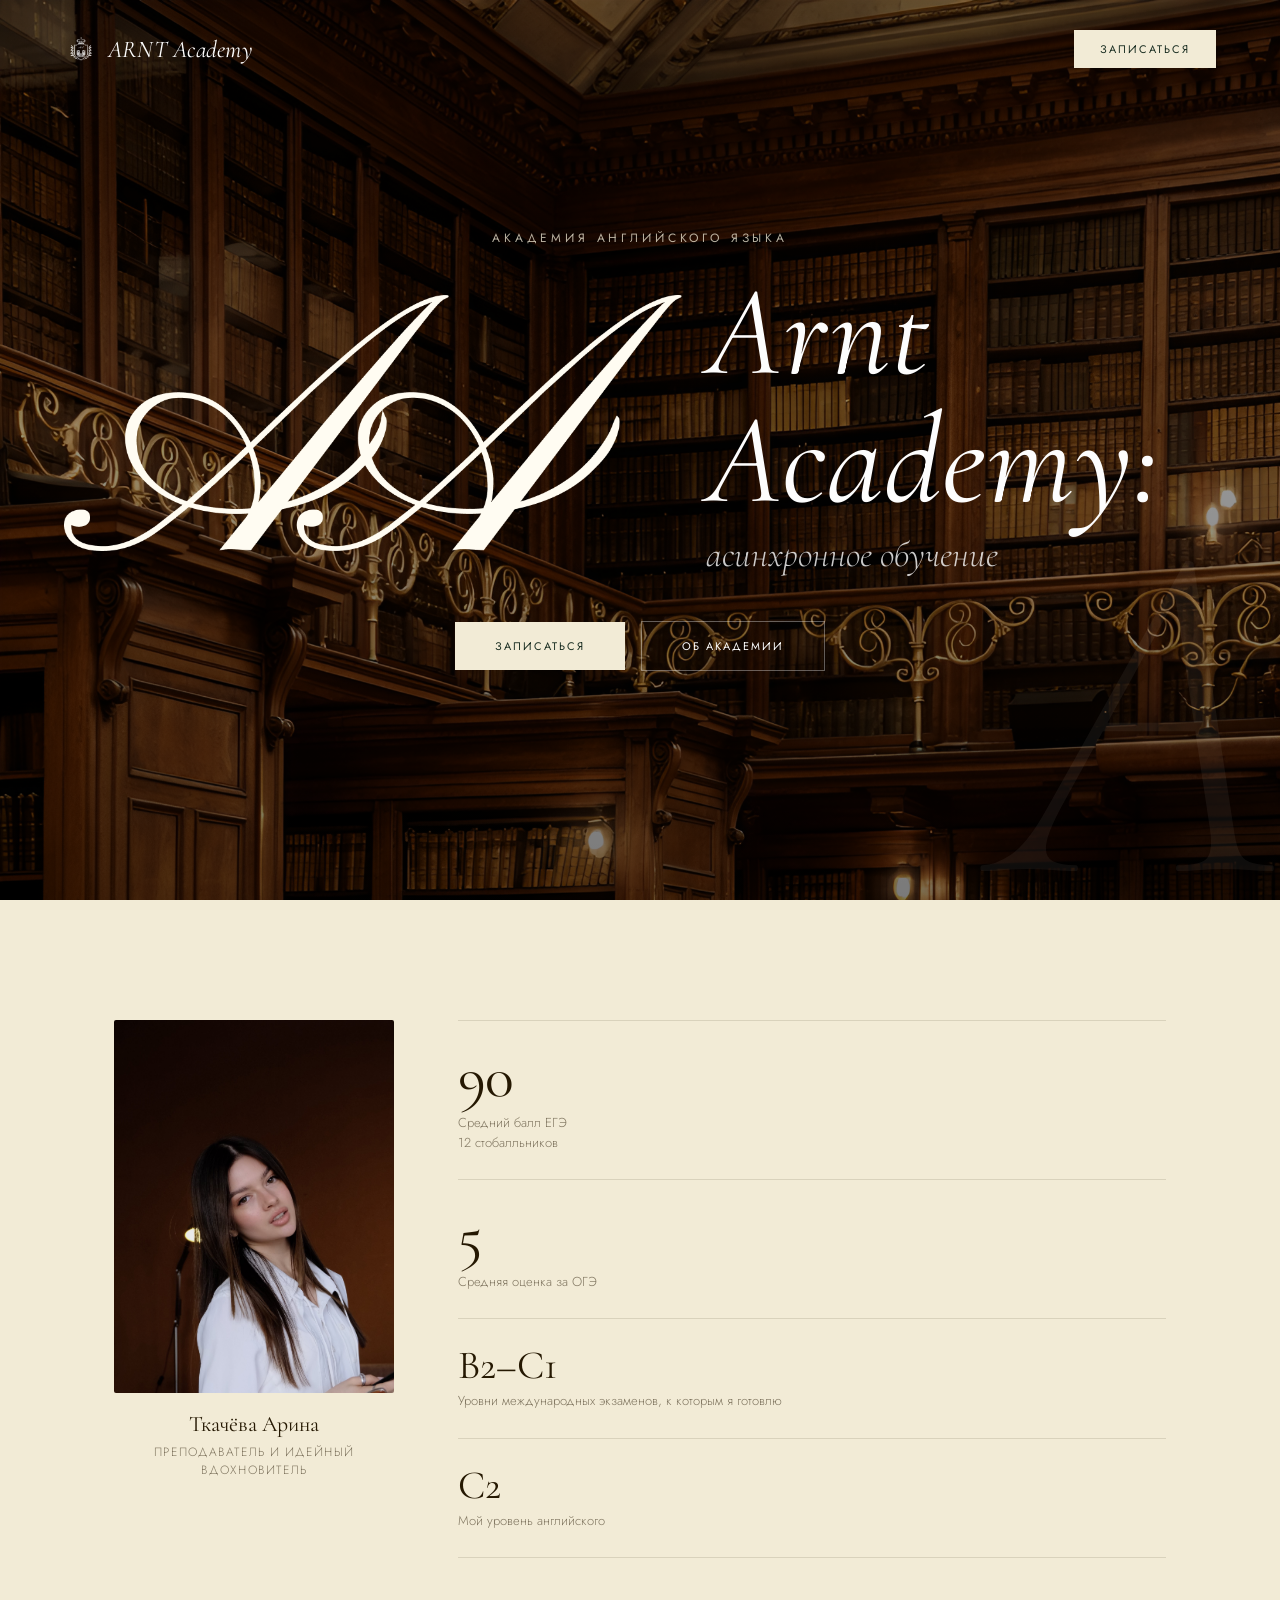
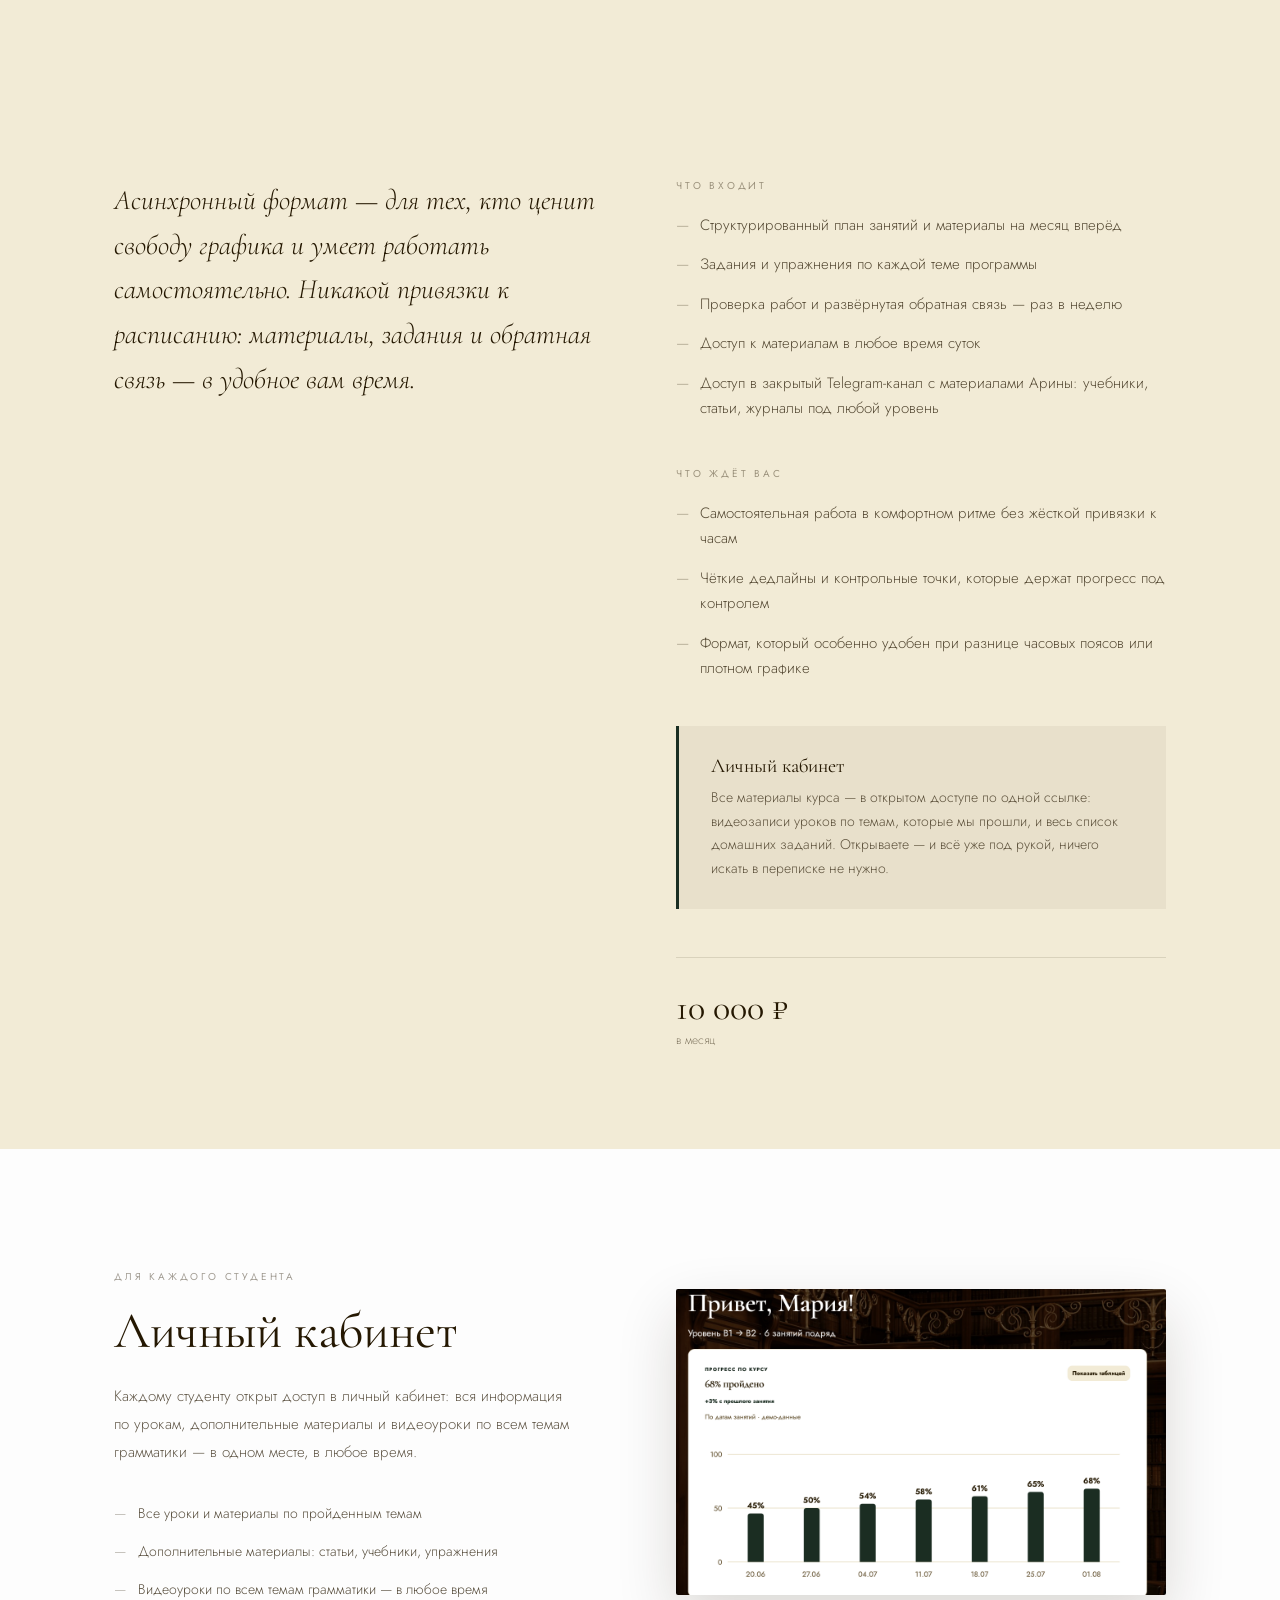
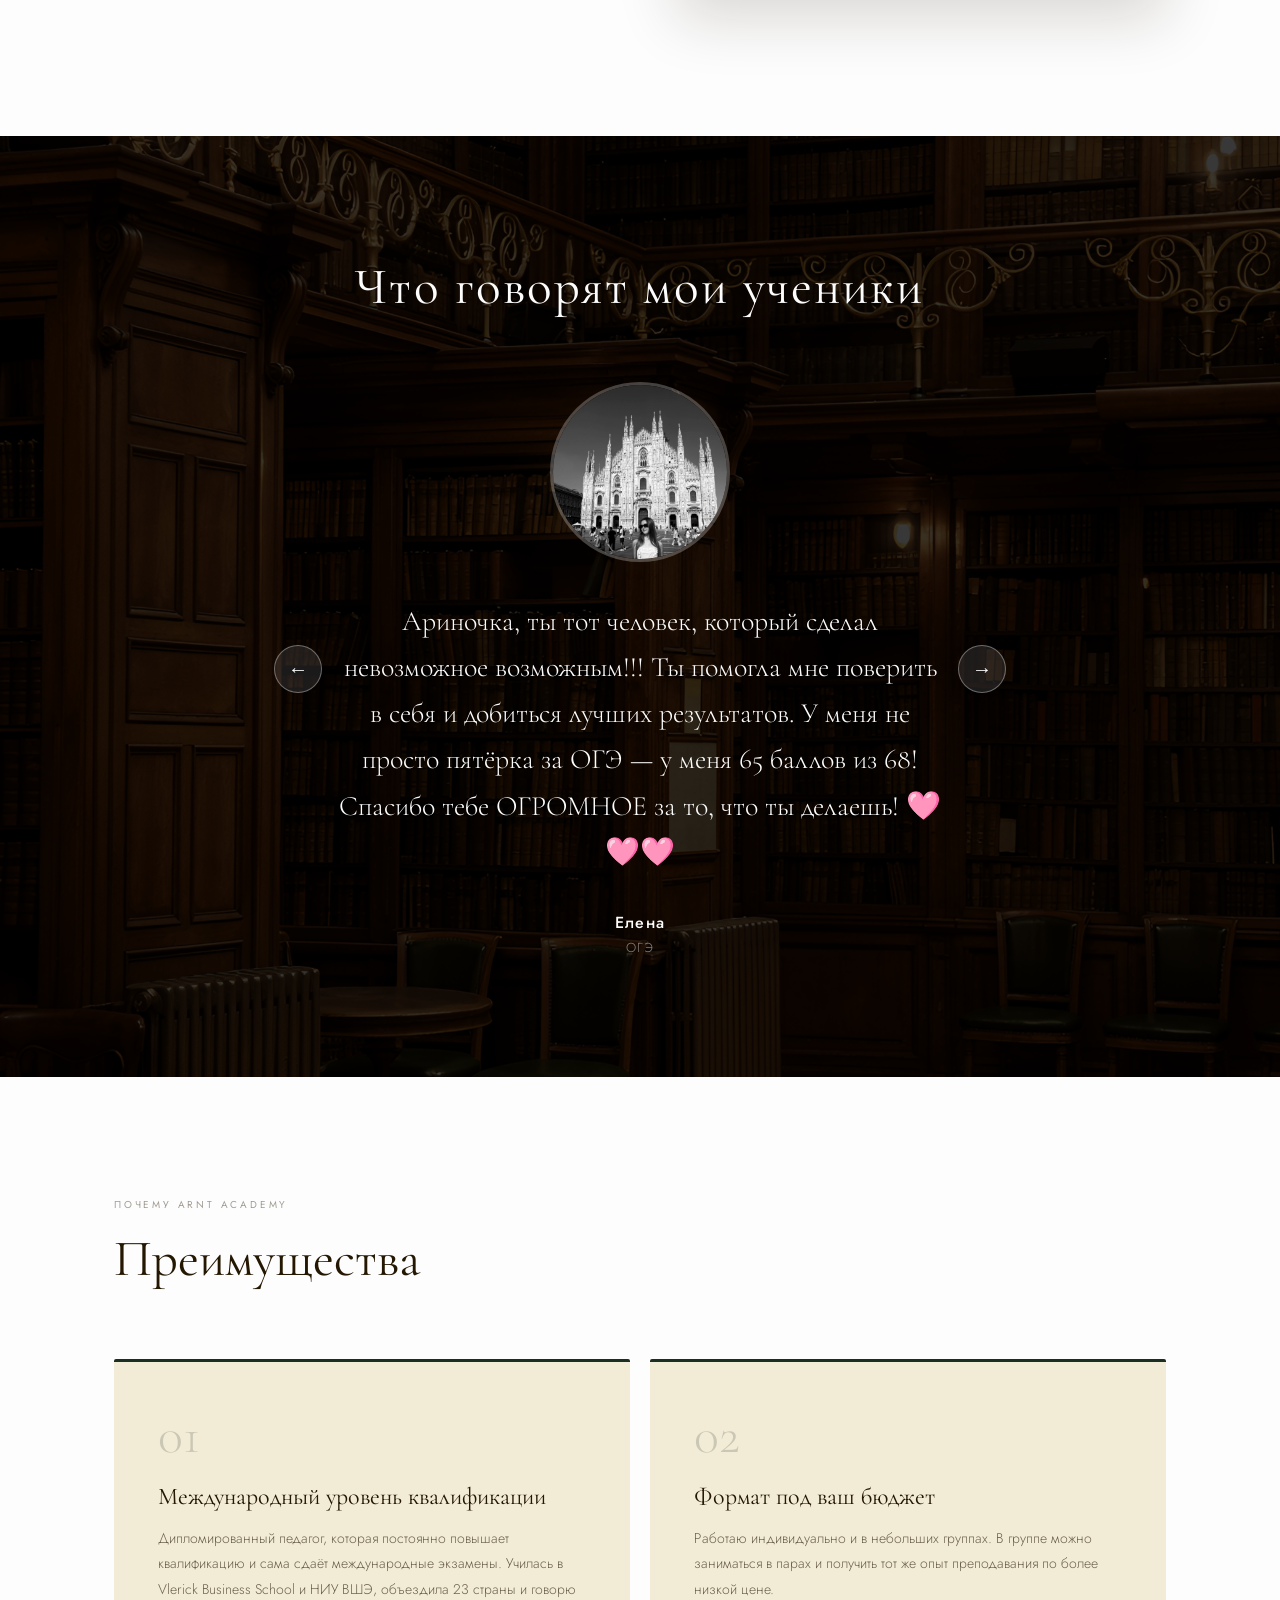
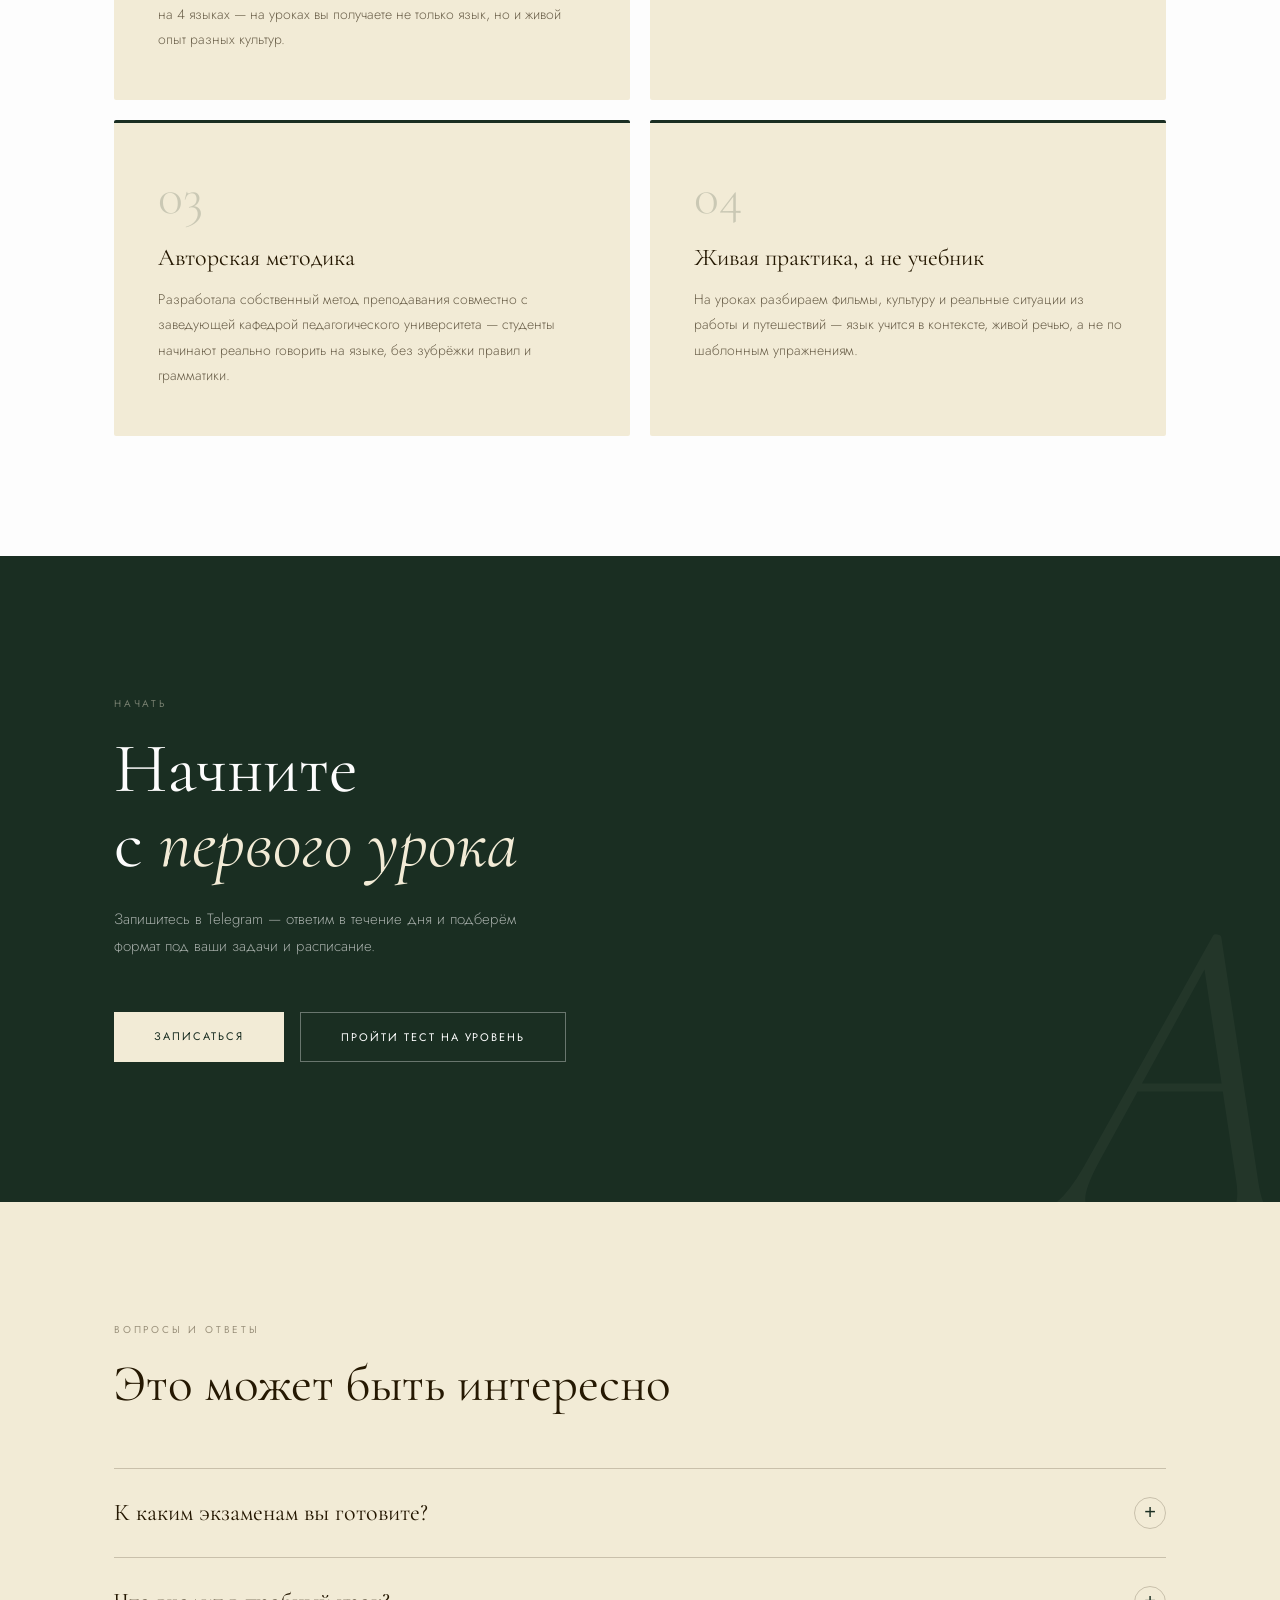
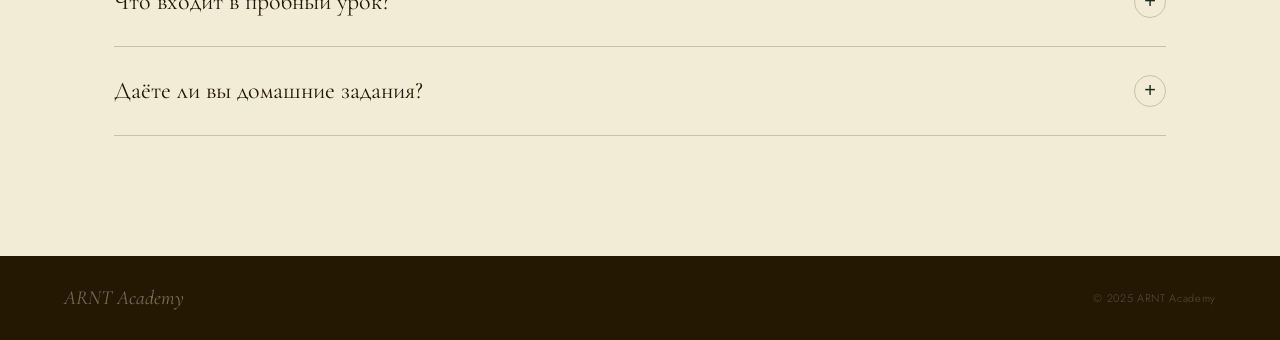
==== commit 12896e3a: "мобилка изменения мобилка изменения" ====
--- a/async.html
+++ b/async.html
@@ -134,18 +134,18 @@
 
     /* about */
     .about { background: var(--cream); padding: 120px 0; }
-    .about-grid { display: flex; flex-direction: column; align-items: center; gap: 56px; text-align: center; }
-    .about-photo { width: 260px; aspect-ratio: 3/4; overflow: hidden; border-radius: 2px; }
+    .about-grid { display: flex; align-items: flex-start; gap: 64px; }
+    .about-left { width: 280px; flex-shrink: 0; display: flex; flex-direction: column; align-items: center; text-align: center; }
+    .about-photo { width: 100%; aspect-ratio: 3/4; overflow: hidden; border-radius: 2px; }
     .about-photo img { width: 100%; height: 100%; object-fit: cover; object-position: center 20%; display: block; }
-    .about-left { max-width: 680px; }
-    .about-quote {
-      font-family: 'Cormorant Garamond', serif; font-style: italic; font-weight: 300;
-      font-size: clamp(26px, 2.8vw, 38px); line-height: 1.5; color: var(--brown); margin-top: 24px;
-    }
-    .about-right { width: 100%; display: flex; justify-content: center; gap: 56px; flex-wrap: wrap; }
-    .stat-row { border-left: 1px solid var(--brown12); padding: 0 48px; }
-    .stat-row:first-child { border-left: none; padding-left: 0; }
-    .stat-row:last-child { padding-right: 0; }
+    .about-name { font-family: 'Cormorant Garamond', serif; font-weight: 400; font-size: 22px; color: var(--brown); margin-top: 18px; }
+    .about-role {
+      font-family: 'Jost', sans-serif; font-weight: 300; font-size: 12px; letter-spacing: 0.08em;
+      text-transform: uppercase; color: var(--brown); opacity: 0.55; margin-top: 6px;
+    }
+    .about-right { flex: 1; }
+    .stat-row { border-top: 1px solid var(--brown12); padding: 26px 0; }
+    .stat-row:last-child { border-bottom: 1px solid var(--brown12); }
     .stat-val { font-family: 'Cormorant Garamond', serif; font-weight: 400; font-size: 60px; line-height: 1; color: var(--brown); margin-bottom: 6px; letter-spacing: -0.02em; }
     .stat-val-sm { font-family: 'Cormorant Garamond', serif; font-weight: 400; font-size: 40px; line-height: 1; color: var(--brown); margin-bottom: 6px; }
     .stat-note { font-family: 'Jost', sans-serif; font-weight: 300; font-size: 13px; line-height: 1.55; color: var(--brown); opacity: 0.55; }
@@ -196,7 +196,7 @@
     .reviews { position: relative; padding: 120px 0; overflow: hidden; }
     .reviews-bg { position: absolute; inset: 0; background-image: url('библио.png'); background-size: cover; background-position: center; background-repeat: no-repeat; }
     .reviews-bg::after { content: ''; position: absolute; inset: 0; background: rgba(0,0,0,0.78); }
-    .reviews-inner { position: relative; z-index: 1; max-width: 860px; margin: 0 auto; padding: 0 80px; text-align: center; }
+    .reviews-inner { position: relative; z-index: 1; max-width: 780px; margin: 0 auto; padding: 0 88px; text-align: center; }
     .reviews-title { font-family: 'Cormorant Garamond', serif; font-weight: 400; font-size: clamp(32px, 4vw, 52px); color: var(--white); margin-bottom: 64px; letter-spacing: 0.04em; }
     .slider { position: relative; }
     .slide { display: none; flex-direction: column; align-items: center; gap: 36px; }
@@ -245,9 +245,8 @@
       .hero-lockup { flex-direction: column; justify-content: center; gap: 14px; }
       .hero-lockup-text { text-align: center; }
       .about { padding: 88px 0; }
-      .about-photo { width: 200px; }
-      .about-right { gap: 32px; }
-      .stat-row { padding: 0 24px; }
+      .about-grid { gap: 40px; }
+      .about-left { width: 200px; }
       .fbody { padding: 72px 0; }
       .fbody-grid { grid-template-columns: 1fr; gap: 40px; }
       .cabinet { padding: 88px 0; }
@@ -277,16 +276,16 @@
       .benefits { padding: 72px 0; }
       .cta { padding: 80px 0; }
       .stat-val { font-size: 48px; }
-      .about-right { flex-direction: column; gap: 24px; }
-      .stat-row { border-left: none; padding: 0; }
+      .about-grid { flex-direction: column; align-items: center; }
+      .about-left { width: 100%; max-width: 240px; }
       .reviews { padding: 64px 0; }
-      .reviews-inner { padding: 0 8px; }
+      .reviews-inner { padding: 0 44px; }
       .reviews-title { margin-bottom: 36px; }
       .slide { gap: 22px; }
       .slide-avatar { width: 110px; height: 110px; }
       .slider-arrow { width: 34px; height: 34px; font-size: 14px; background: rgba(0,0,0,0.35); }
-      .slider-arrow.prev { left: -2px; }
-      .slider-arrow.next { right: -2px; }
+      .slider-arrow.prev { left: 4px; }
+      .slider-arrow.next { right: 4px; }
       .b-item { padding: 32px 0; }
       footer { padding: 24px 20px; }
     }
@@ -325,14 +324,12 @@
   <section class="about" id="about">
     <div class="wrap">
       <div class="about-grid">
-        <div class="about-photo">
-          <img src="препод.png" alt="Арина Ткачёва" />
-        </div>
         <div class="about-left">
-          <span class="lbl lbl-dark">Кто я и почему готовиться со мной</span>
-          <p class="about-quote">
-            Меня зовут Арина. Училась английскому за рубежом, готовлю по собственной методике пересказов (совмещает академическую точность и живую практику). Мои студенты поступают в вузы и сдают экзамены на высокие баллы.
-          </p>
+          <div class="about-photo">
+            <img src="препод.png" alt="Арина Ткачёва" />
+          </div>
+          <div class="about-name">Ткачёва Арина</div>
+          <div class="about-role">Преподаватель и идейный вдохновитель</div>
         </div>
         <div class="about-right">
           <div class="stat-row">
@@ -346,6 +343,10 @@
           <div class="stat-row">
             <div class="stat-val-sm">B2–C1</div>
             <div class="stat-note">Уровни международных экзаменов, к которым я готовлю</div>
+          </div>
+          <div class="stat-row">
+            <div class="stat-val-sm">C2</div>
+            <div class="stat-note">Мой уровень английского</div>
           </div>
         </div>
       </div>
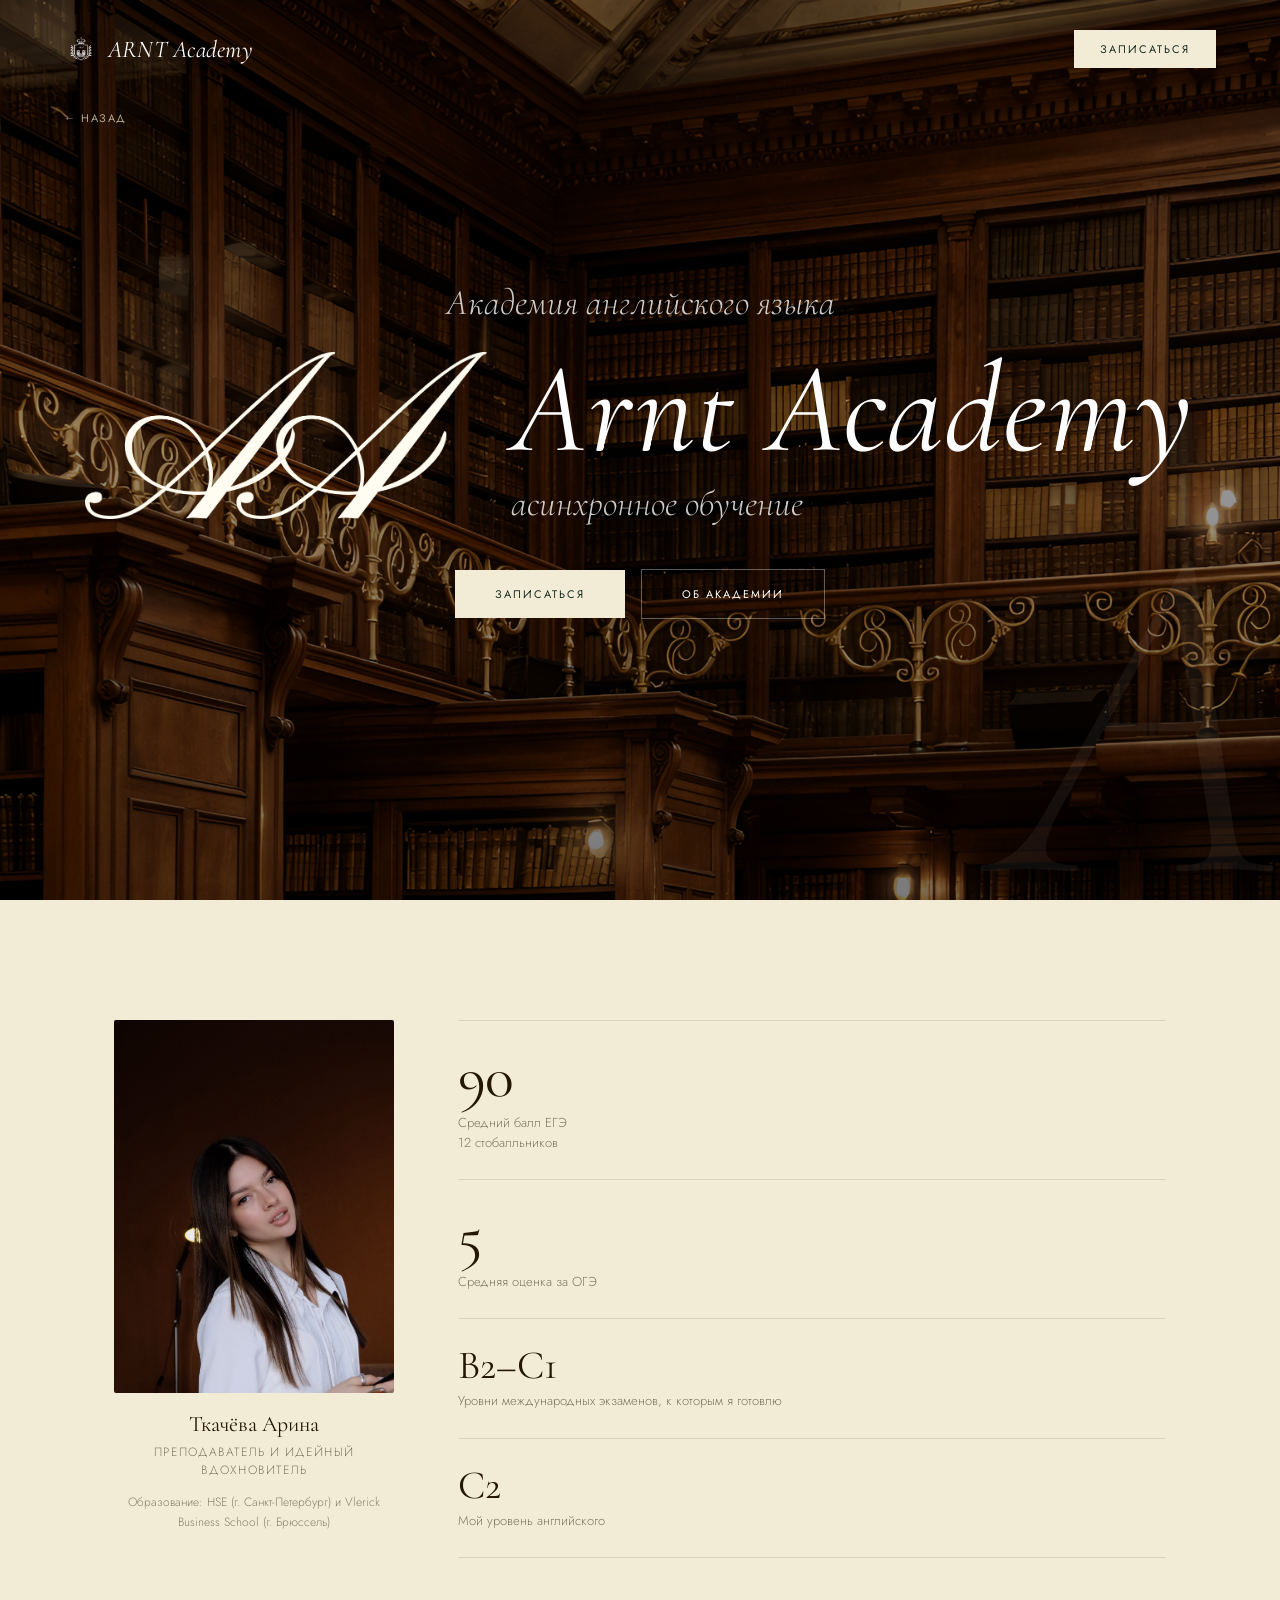
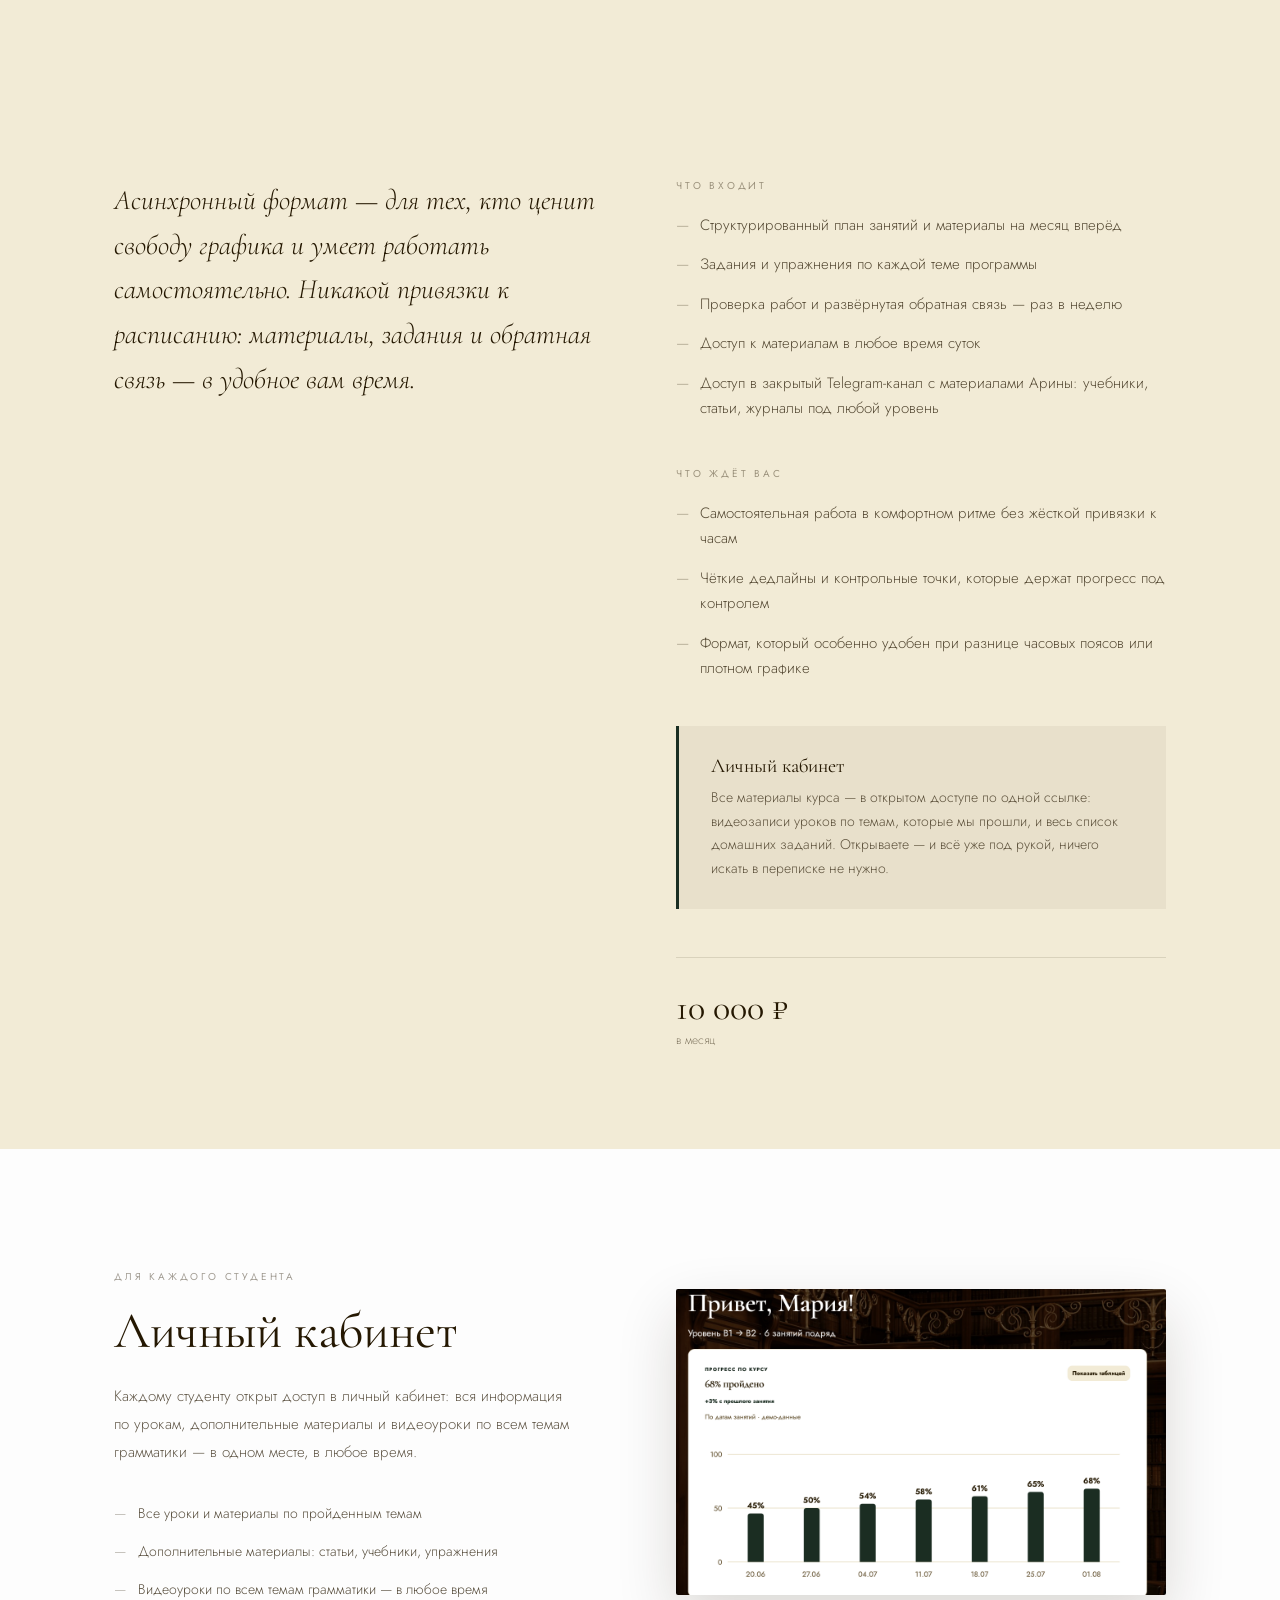
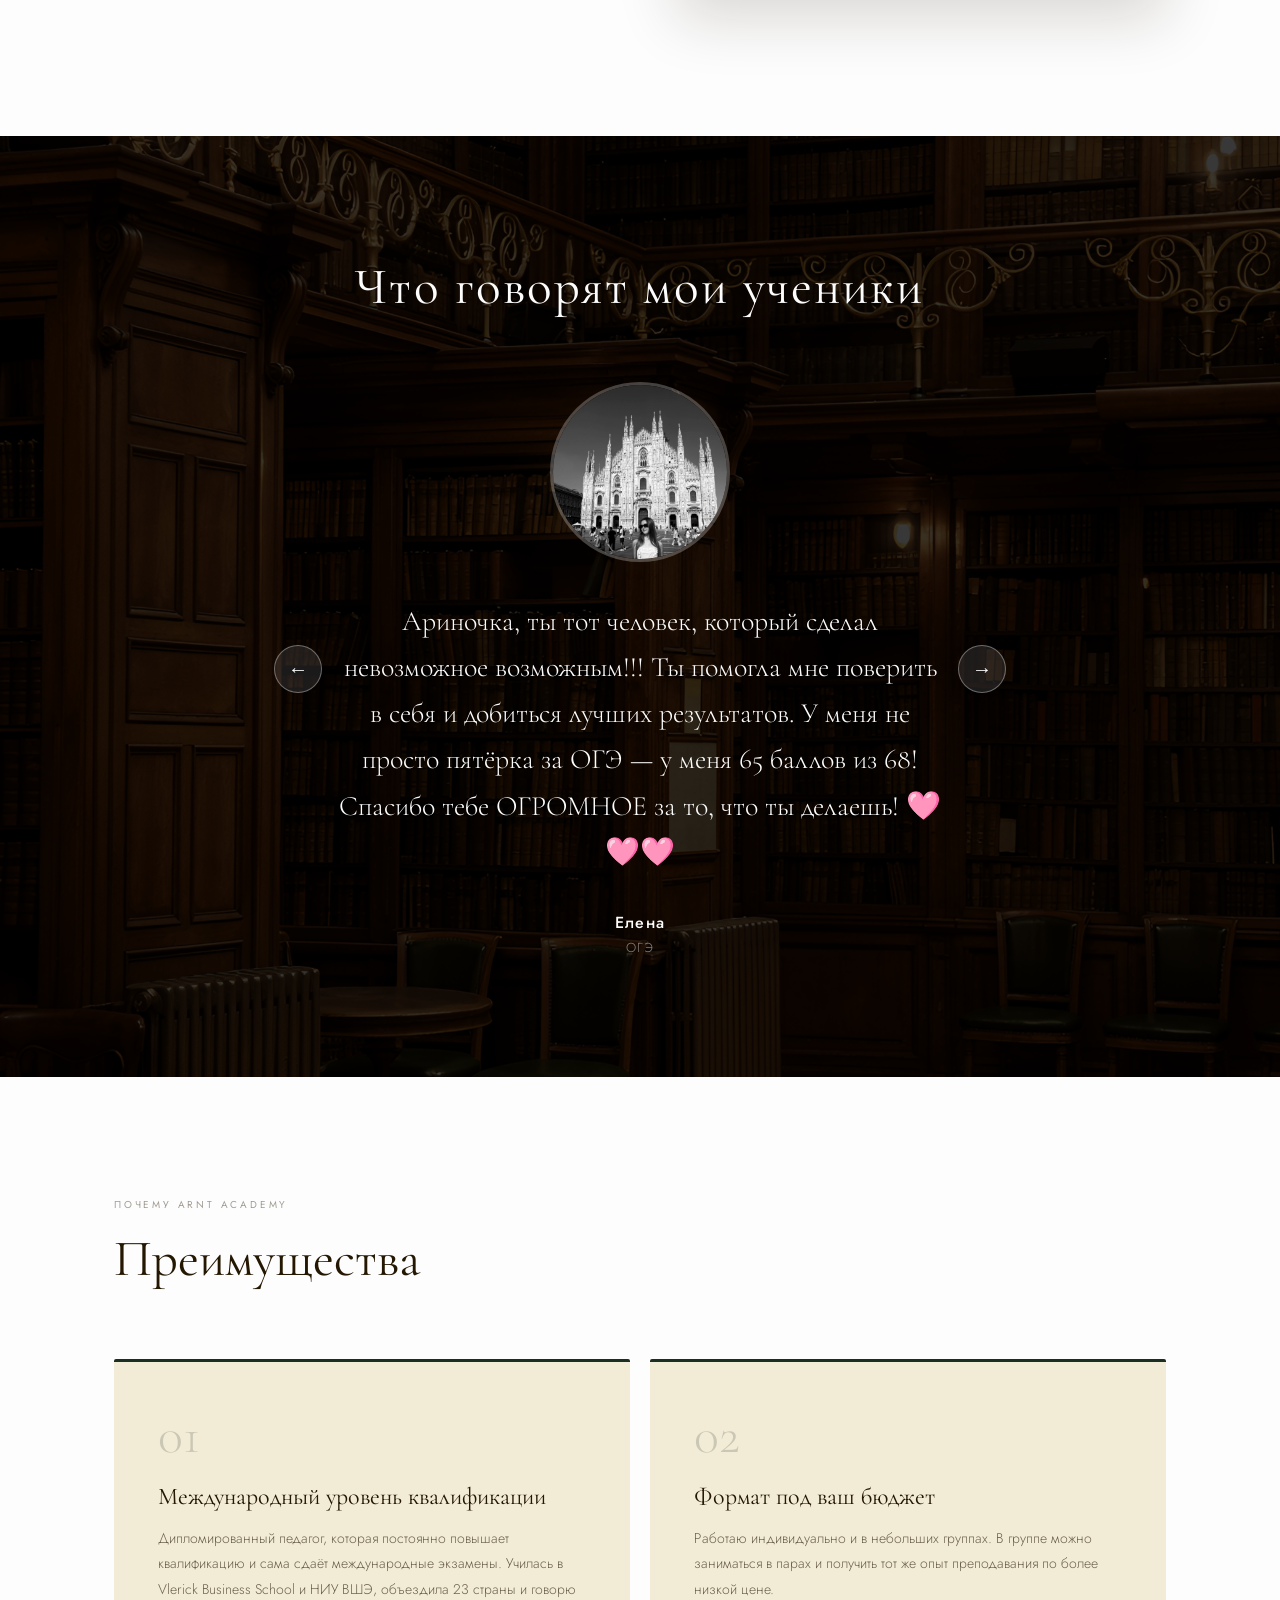
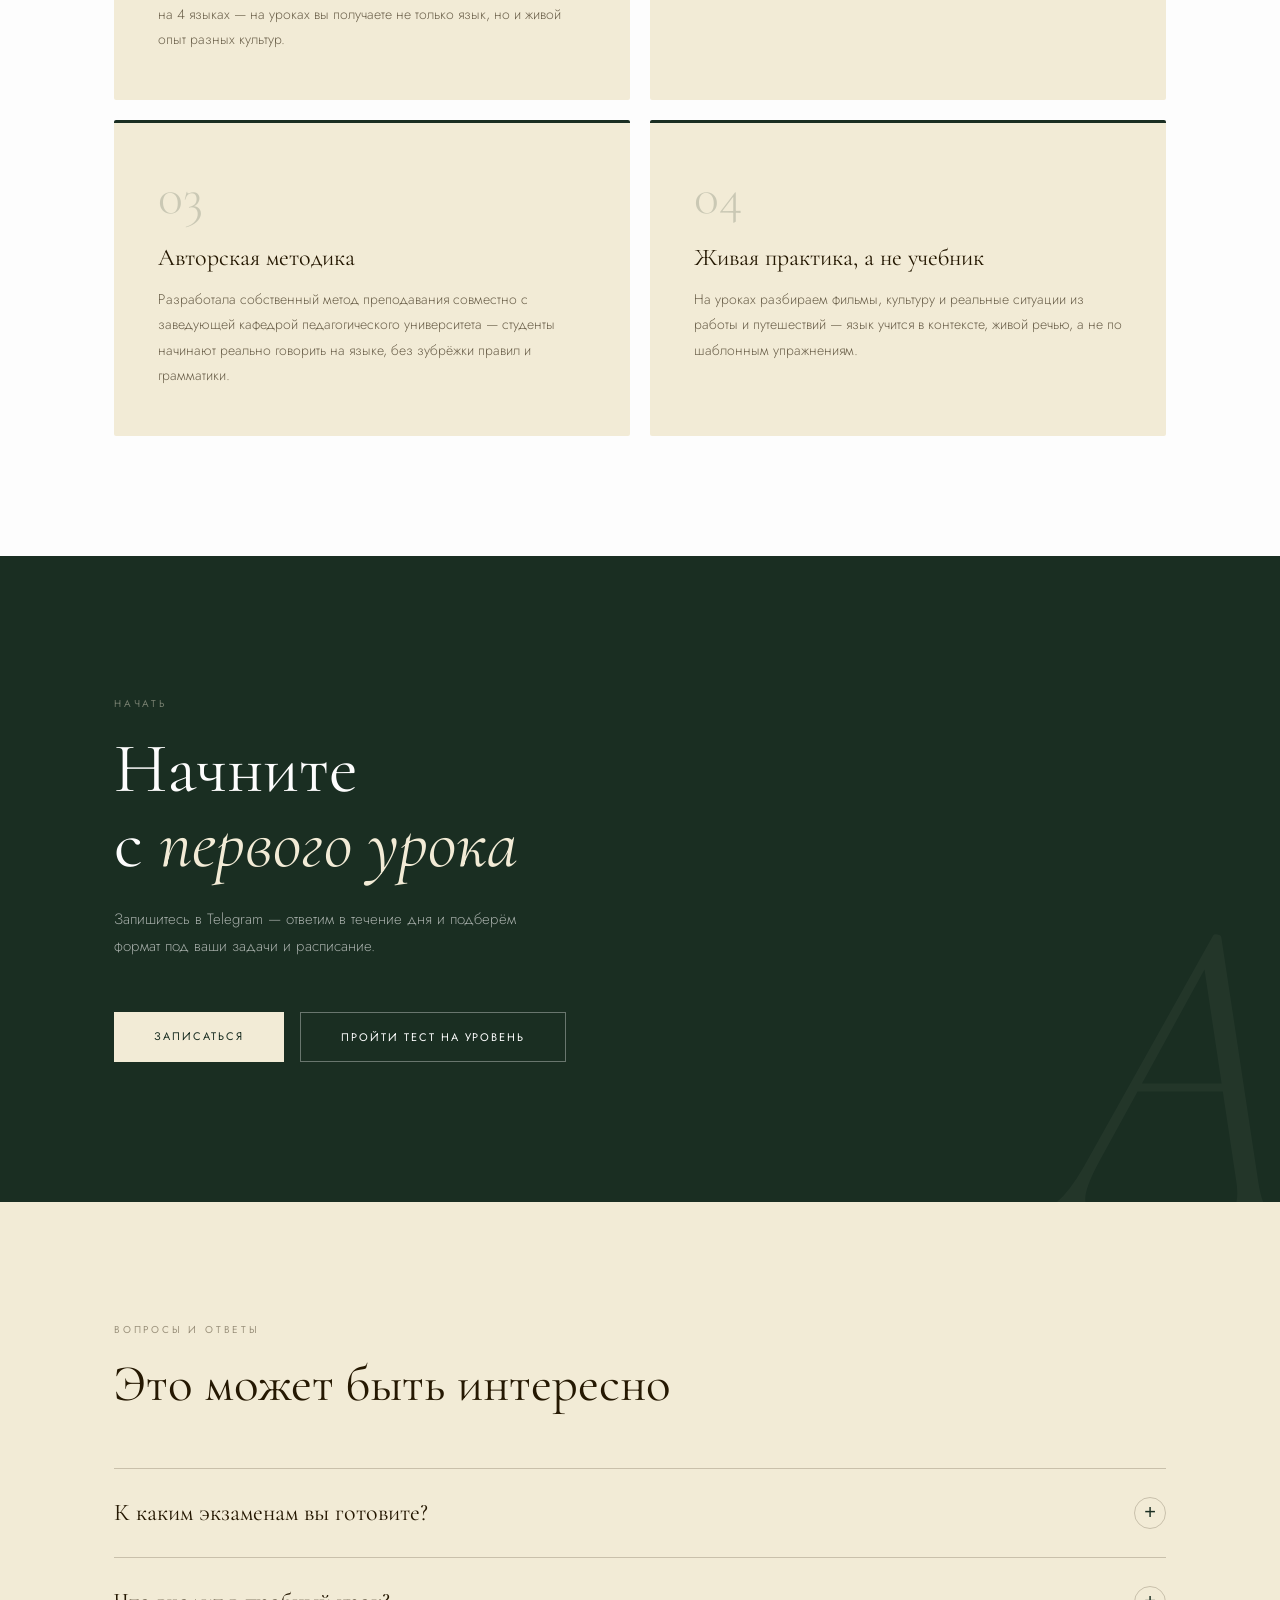
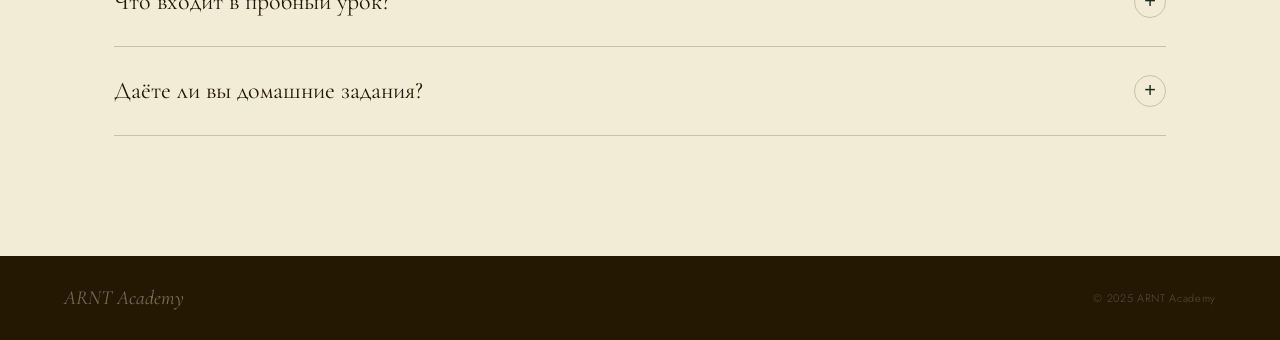
==== commit 70d5b579: "телефон апдейты 3" ====
--- a/async.html
+++ b/async.html
@@ -80,6 +80,17 @@
     }
     .btn-ghost:hover { border-color: var(--white); }
 
+    /* back link */
+    .back-link {
+      position: absolute; top: 110px; left: 64px; z-index: 3;
+      display: inline-flex; align-items: center; gap: 8px;
+      font-family: 'Jost', sans-serif; font-weight: 400; font-size: 11px;
+      letter-spacing: 0.14em; text-transform: uppercase;
+      color: var(--cream); opacity: 0.7; text-decoration: none;
+      transition: opacity 0.2s;
+    }
+    .back-link:hover { opacity: 1; }
+
     /* hero */
     .hero { position: relative; height: 100vh; min-height: 620px; display: flex; align-items: center; justify-content: center; overflow: hidden; }
     .hero-photo { position: absolute; inset: 0; width: 100%; height: 100%; object-fit: cover; object-position: center top; display: block; }
@@ -92,12 +103,12 @@
     }
     .hero-body { position: relative; z-index: 2; text-align: center; max-width: 1200px; padding: 0 24px; }
     .hero-label {
-      display: block; font-family: 'Jost', sans-serif; font-weight: 400;
-      font-size: 12px; letter-spacing: 0.32em; text-transform: uppercase;
-      color: var(--cream); opacity: 0.75; margin-bottom: 22px;
+      display: block; font-family: 'Cormorant Garamond', serif; font-weight: 300; font-style: italic;
+      font-size: clamp(20px, 3vw, 36px);
+      color: var(--white); opacity: 0.8; margin-bottom: 22px;
     }
     .hero-lockup { display: flex; align-items: center; justify-content: space-between; gap: 24px; margin-bottom: 26px; }
-    .hero-mark { height: clamp(140px, 20vw, 260px); width: auto; flex-shrink: 0; }
+    .hero-mark { height: clamp(90px, 13vw, 170px); width: auto; flex-shrink: 0; }
     .hero-lockup-text { display: flex; flex-direction: column; text-align: left; }
     .lockup-title {
       font-family: 'Cormorant Garamond', serif; font-weight: 400; font-style: italic;
@@ -142,6 +153,10 @@
     .about-role {
       font-family: 'Jost', sans-serif; font-weight: 300; font-size: 12px; letter-spacing: 0.08em;
       text-transform: uppercase; color: var(--brown); opacity: 0.55; margin-top: 6px;
+    }
+    .about-edu {
+      font-family: 'Jost', sans-serif; font-weight: 300; font-size: 12px; line-height: 1.6;
+      color: var(--brown); opacity: 0.5; margin-top: 14px;
     }
     .about-right { flex: 1; }
     .stat-row { border-top: 1px solid var(--brown12); padding: 26px 0; }
@@ -242,6 +257,7 @@
       .nav { padding: 26px 32px; }
       .nav.solid { padding: 16px 32px; }
       .nav-btn { padding: 13px 24px; font-size: 10px; }
+      .back-link { top: 96px; left: 32px; }
       .hero-lockup { flex-direction: column; justify-content: center; gap: 14px; }
       .hero-lockup-text { text-align: center; }
       .about { padding: 88px 0; }
@@ -270,6 +286,7 @@
       .nav { padding: 22px 20px; }
       .nav.solid { padding: 14px 20px; }
       .nav-btn { padding: 12px 18px; font-size: 9px; }
+      .back-link { top: 78px; left: 20px; font-size: 10px; }
       .hero-cta { flex-direction: column; width: 100%; }
       .hero-cta .btn-solid, .hero-cta .btn-ghost { width: 100%; text-align: center; }
       .about { padding: 72px 0; }
@@ -298,10 +315,11 @@
       <img class="nav-crest" src="Frame 24.png" alt="">
       ARNT Academy
     </a>
-    <a class="nav-btn" href="https://t.me/arnt_academy_clients_bot" target="_blank" rel="noopener">Записаться</a>
+    <a class="nav-btn" href="https://t.me/arnt_academy_clients_bot">Записаться</a>
   </nav>
 
   <section class="hero">
+    <a class="back-link" href="index.html">&#8592; Назад</a>
     <img class="hero-photo" src="библио.png" alt="" aria-hidden="true">
     <div class="hero-veil" aria-hidden="true"></div>
     <div class="hero-deco" aria-hidden="true">A</div>
@@ -310,12 +328,12 @@
       <div class="hero-lockup">
         <img class="hero-mark" src="AA.png" alt="ARNT Academy">
         <span class="hero-lockup-text">
-          <span class="lockup-title">Arnt Academy:</span>
+          <span class="lockup-title">Arnt Academy</span>
           <span class="lockup-sub">асинхронное обучение</span>
         </span>
       </div>
       <div class="hero-cta">
-        <a class="btn-solid" href="https://t.me/arnt_academy_clients_bot" target="_blank" rel="noopener">Записаться</a>
+        <a class="btn-solid" href="https://t.me/arnt_academy_clients_bot">Записаться</a>
         <a class="btn-ghost" href="#about">Об академии</a>
       </div>
     </div>
@@ -330,6 +348,7 @@
           </div>
           <div class="about-name">Ткачёва Арина</div>
           <div class="about-role">Преподаватель и идейный вдохновитель</div>
+          <div class="about-edu">Образование: HSE (г. Санкт-Петербург) и Vlerick Business School (г. Брюссель)</div>
         </div>
         <div class="about-right">
           <div class="stat-row">
@@ -519,7 +538,7 @@
         <h2 class="cta-h">Начните<br>с <em>первого урока</em></h2>
         <p class="cta-p">Запишитесь в Telegram — ответим в течение дня и подберём формат под ваши задачи и расписание.</p>
         <div style="display:flex;gap:16px;flex-wrap:wrap;">
-          <a class="btn-solid" href="https://t.me/arnt_academy_clients_bot" target="_blank" rel="noopener">Записаться</a>
+          <a class="btn-solid" href="https://t.me/arnt_academy_clients_bot">Записаться</a>
           <a class="btn-ghost" href="https://arntacademy.github.io/arntacademy/#test" target="_blank" rel="noopener">Пройти тест на уровень</a>
         </div>
       </div>
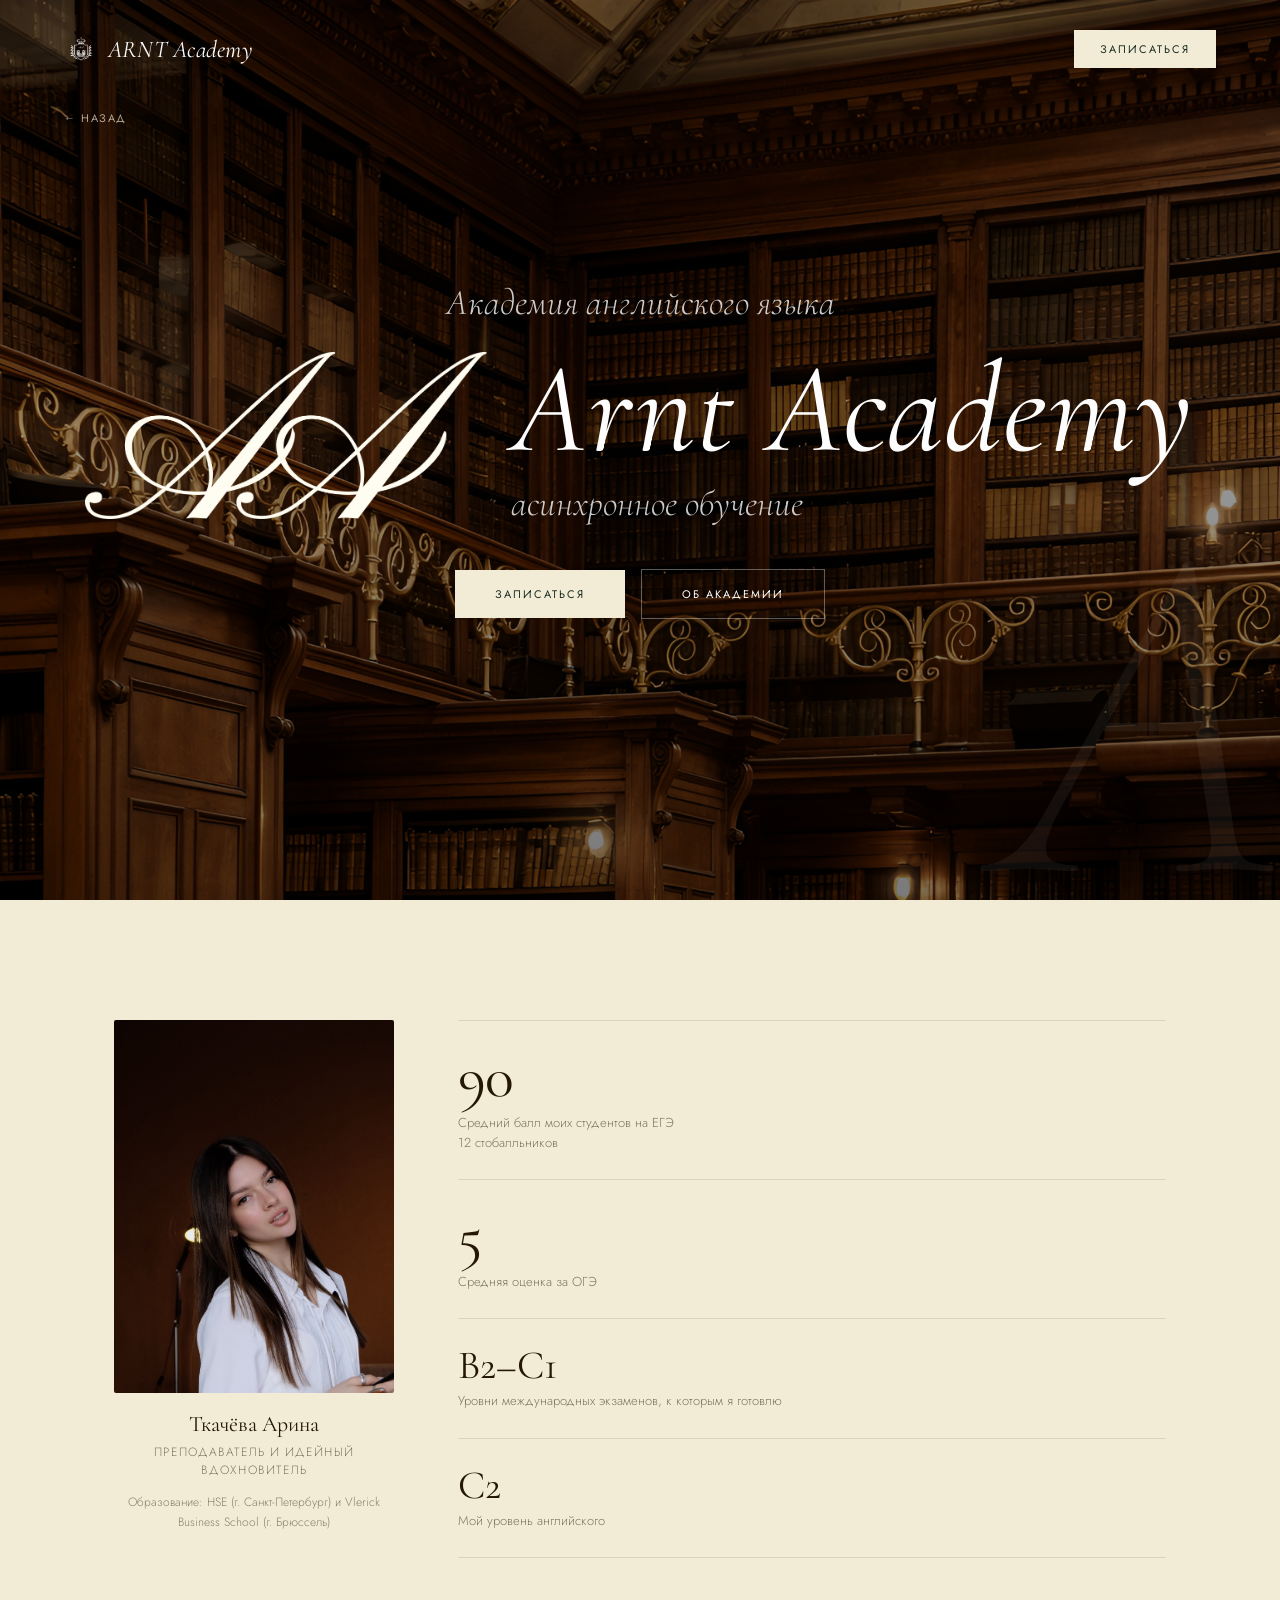
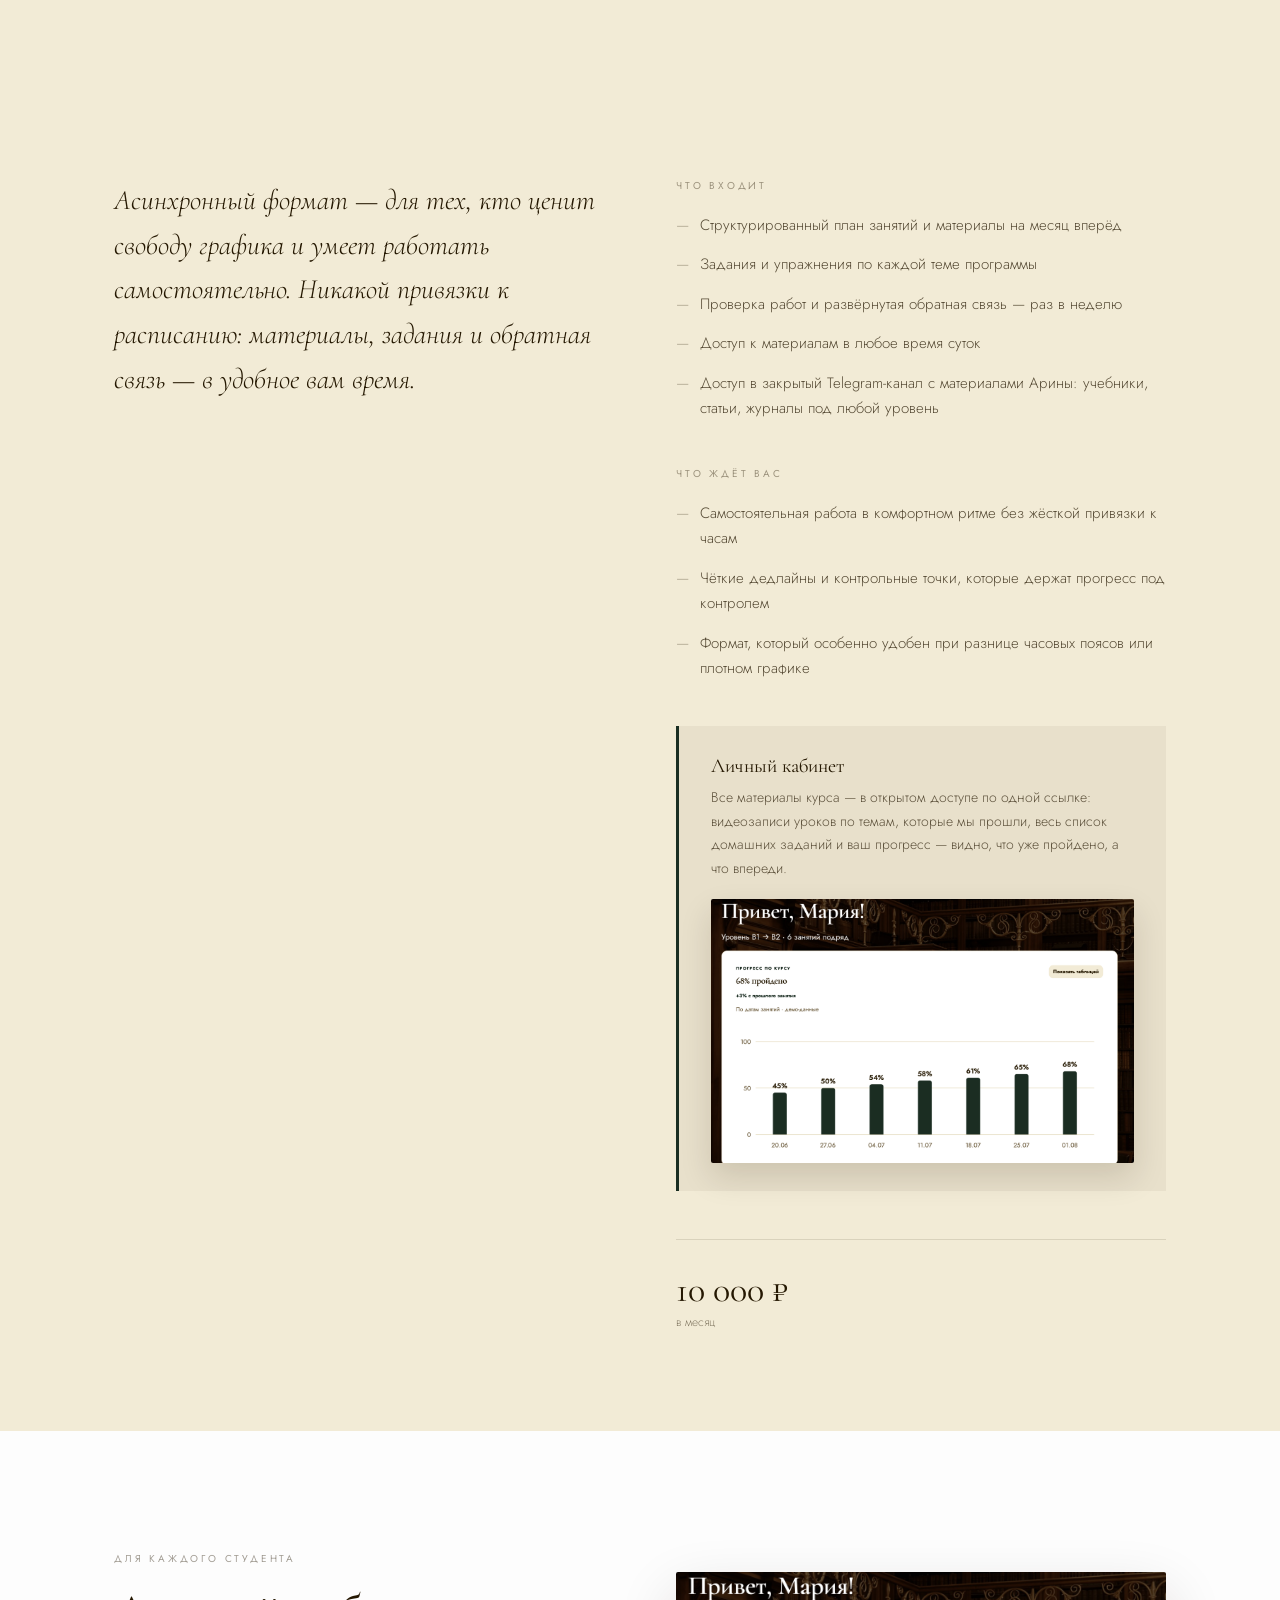
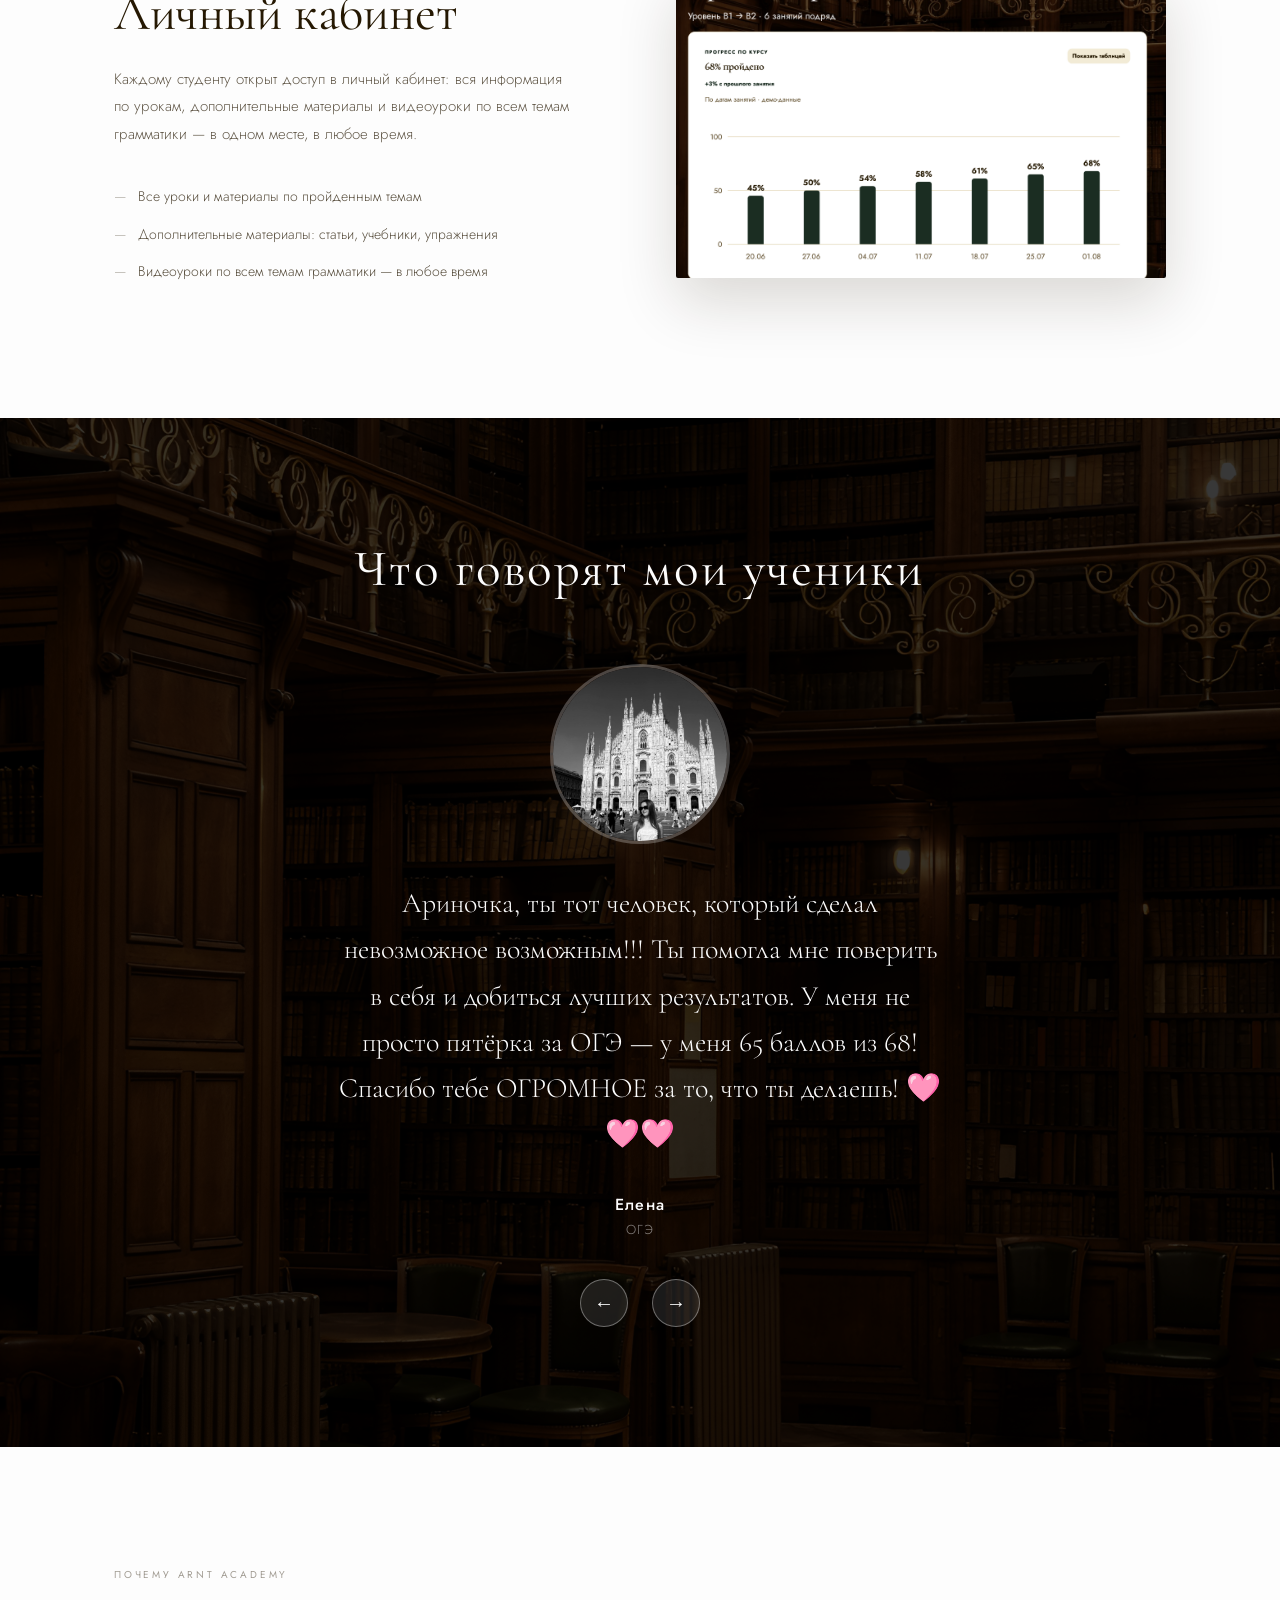
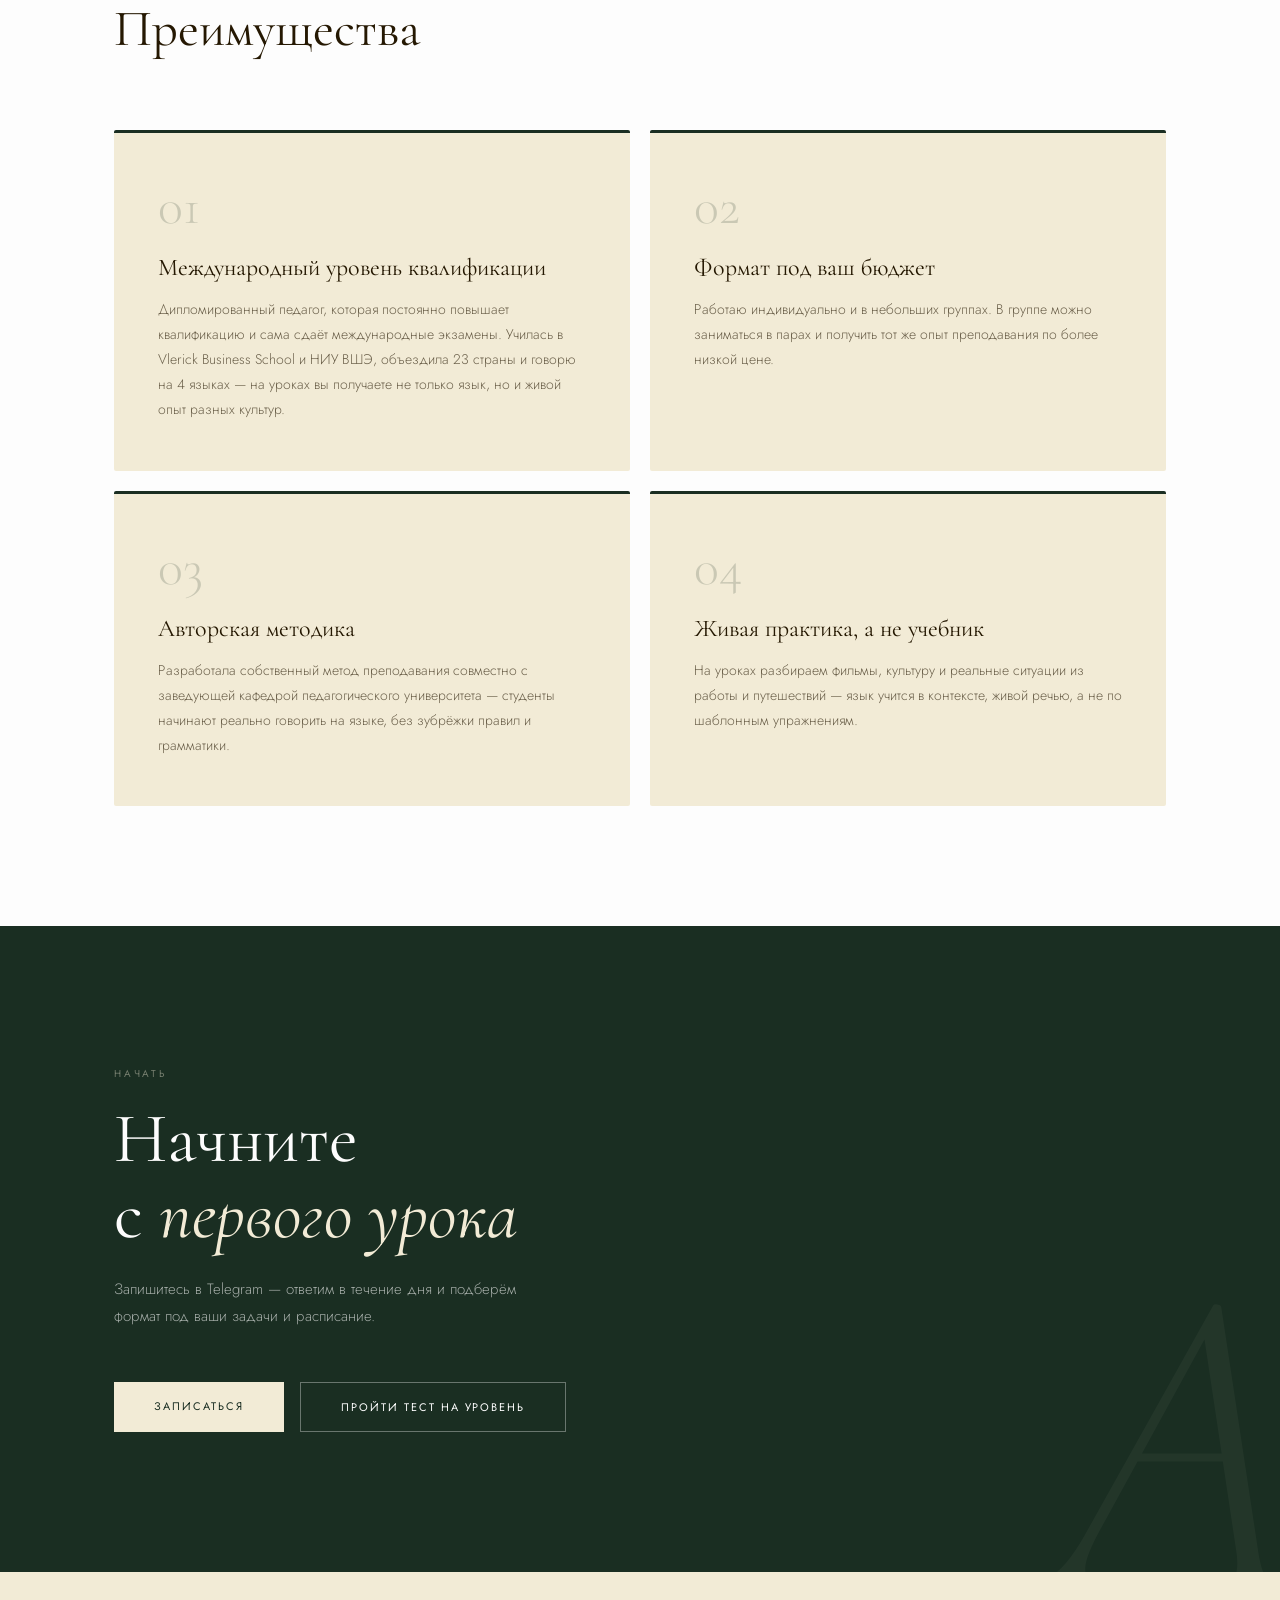
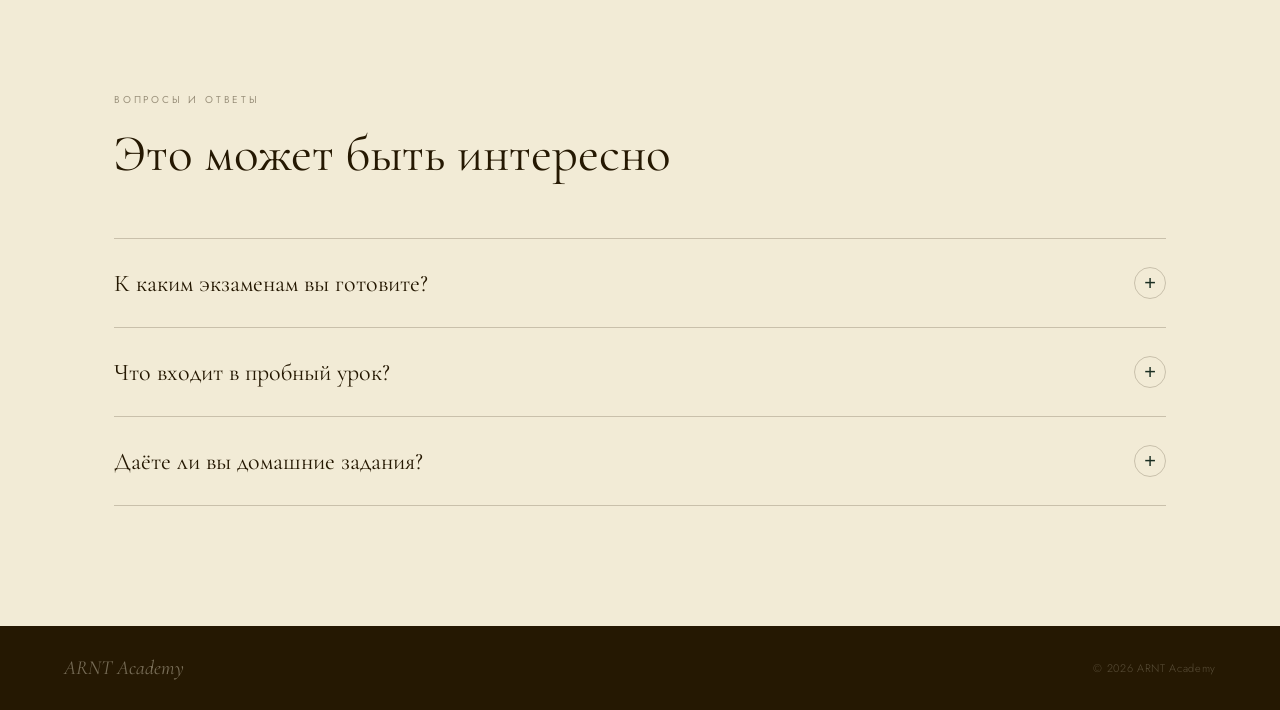
==== commit c8460d48: "мобилка 5 изменение" ====
--- a/async.html
+++ b/async.html
@@ -139,6 +139,8 @@
     .fperk { margin-top: 44px; padding: 28px 32px; background: rgba(37,24,2,0.05); border-left: 3px solid var(--green); }
     .fperk-title { font-family: 'Cormorant Garamond', serif; font-weight: 400; font-size: 20px; color: var(--brown); margin-bottom: 8px; }
     .fperk-text { font-family: 'Jost', sans-serif; font-weight: 300; font-size: 14px; line-height: 1.7; color: var(--brown); opacity: 0.7; }
+    .fperk-photo { margin-top: 18px; border-radius: 2px; overflow: hidden; aspect-ratio: 8/5; box-shadow: 0 14px 32px rgba(37,24,2,0.14); }
+    .fperk-photo img { width: 100%; height: 100%; object-fit: cover; object-position: top; display: block; }
     .fprice-block { margin-top: 48px; padding-top: 32px; border-top: 1px solid var(--brown12); }
     .fprice { font-family: 'Cormorant Garamond', serif; font-weight: 400; font-size: 36px; line-height: 1; color: var(--brown); margin-bottom: 5px; }
     .fprice-note { font-family: 'Jost', sans-serif; font-weight: 300; font-size: 12px; color: var(--brown); opacity: 0.5; }
@@ -223,15 +225,14 @@
     .slide-text { font-family: 'Cormorant Garamond', serif; font-weight: 300; font-size: clamp(20px, 2.2vw, 28px); line-height: 1.65; color: var(--white); font-style: normal; }
     .slide-name { font-family: 'Jost', sans-serif; font-weight: 500; font-size: 16px; color: var(--white); letter-spacing: 0.08em; }
     .slide-place { font-family: 'Jost', sans-serif; font-weight: 300; font-size: 13px; color: rgba(255,255,255,0.5); margin-top: 4px; letter-spacing: 0.06em; }
+    .slide-controls { display: flex; align-items: center; justify-content: center; gap: 24px; margin-top: 40px; }
     .slider-arrow {
       pointer-events: all; cursor: pointer; width: 48px; height: 48px; border-radius: 50%;
       border: 1px solid rgba(255,255,255,0.35); background: rgba(255,255,255,0.1);
       color: var(--white); font-size: 20px; display: flex; align-items: center; justify-content: center;
-      transition: background 0.2s; position: absolute; top: 50%; transform: translateY(-50%);
+      transition: background 0.2s;
     }
     .slider-arrow:hover { background: rgba(255,255,255,0.2); }
-    .slider-arrow.prev { left: -64px; }
-    .slider-arrow.next { right: -64px; }
 
     /* faq */
     .faq { background: var(--cream); padding: 120px 0; }
@@ -273,8 +274,6 @@
       .reviews-title { margin-bottom: 48px; }
       .slide-avatar { width: 140px; height: 140px; }
       .slider-arrow { width: 40px; height: 40px; font-size: 16px; }
-      .slider-arrow.prev { left: 0; }
-      .slider-arrow.next { right: 0; }
       .benefits { padding: 88px 0; }
       .benefits-grid { grid-template-columns: 1fr; }
       .b-item { padding: 36px 32px; }
@@ -300,9 +299,8 @@
       .reviews-title { margin-bottom: 36px; }
       .slide { gap: 22px; }
       .slide-avatar { width: 110px; height: 110px; }
+      .slide-controls { margin-top: 28px; gap: 18px; }
       .slider-arrow { width: 34px; height: 34px; font-size: 14px; background: rgba(0,0,0,0.35); }
-      .slider-arrow.prev { left: 4px; }
-      .slider-arrow.next { right: 4px; }
       .b-item { padding: 32px 0; }
       footer { padding: 24px 20px; }
     }
@@ -353,7 +351,7 @@
         <div class="about-right">
           <div class="stat-row">
             <div class="stat-val">90</div>
-            <div class="stat-note">Средний балл ЕГЭ<br>12 стобалльников</div>
+            <div class="stat-note">Средний балл моих студентов на ЕГЭ<br>12 стобалльников</div>
           </div>
           <div class="stat-row">
             <div class="stat-val">5</div>
@@ -398,7 +396,8 @@
 
         <div class="fperk">
           <div class="fperk-title">Личный кабинет</div>
-          <p class="fperk-text">Все материалы курса — в открытом доступе по одной ссылке: видеозаписи уроков по темам, которые мы прошли, и весь список домашних заданий. Открываете — и всё уже под рукой, ничего искать в переписке не нужно.</p>
+          <p class="fperk-text">Все материалы курса — в открытом доступе по одной ссылке: видеозаписи уроков по темам, которые мы прошли, весь список домашних заданий и ваш прогресс — видно, что уже пройдено, а что впереди.</p>
+          <div class="fperk-photo"><img src="платформа.png" alt="Личный кабинет студента ARNT Academy"></div>
         </div>
 
         <div class="fprice-block">
@@ -436,9 +435,6 @@
     <div class="reviews-inner">
       <h2 class="reviews-title">Что говорят мои ученики</h2>
       <div class="slider">
-        <button class="slider-arrow prev" aria-label="Предыдущий">&#8592;</button>
-        <button class="slider-arrow next" aria-label="Следующий">&#8594;</button>
-
         <div class="slide active">
           <div class="slide-avatar"><img src="отзыв2.JPG" alt="Елена" /></div>
           <p class="slide-text">Ариночка, ты тот человек, который сделал невозможное возможным!!! Ты помогла мне поверить в себя и добиться лучших результатов. У меня не просто пятёрка за ОГЭ — у меня 65 баллов из 68! Спасибо тебе ОГРОМНОЕ за то, что ты делаешь! 🩷🩷🩷</p>
@@ -495,6 +491,10 @@
           <div><p class="slide-name">Николай</p><p class="slide-place">Москва, Меркури Интернейшнл Бизнес-консалтинг</p></div>
         </div>
 
+        <div class="slide-controls">
+          <button class="slider-arrow prev" aria-label="Предыдущий">&#8592;</button>
+          <button class="slider-arrow next" aria-label="Следующий">&#8594;</button>
+        </div>
       </div>
     </div>
   </section>
@@ -579,7 +579,7 @@
 
   <footer>
     <a class="f-logo" href="index.html">ARNT Academy</a>
-    <span class="f-copy">© 2025 ARNT Academy</span>
+    <span class="f-copy">© 2026 ARNT Academy</span>
   </footer>
 
   <script>
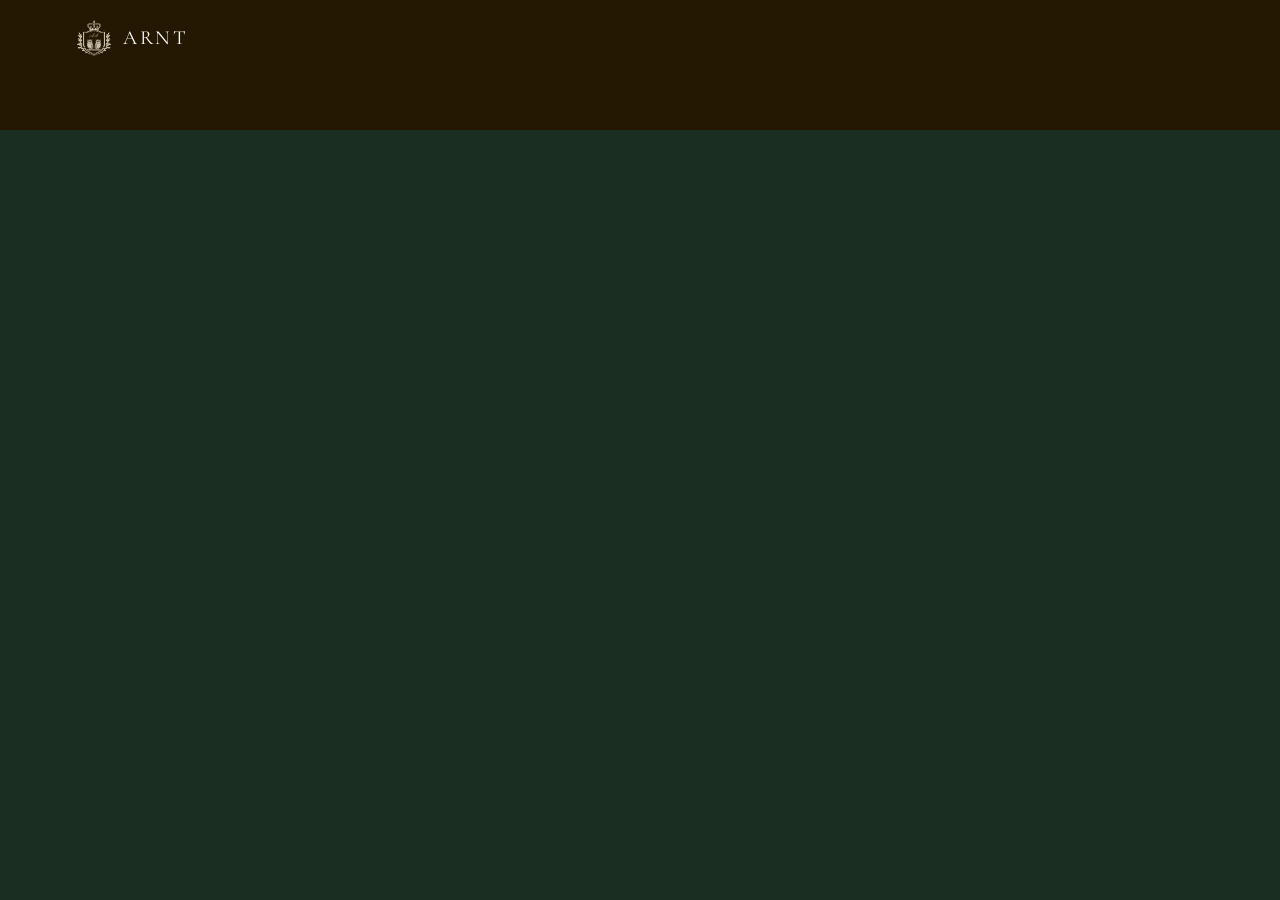
==== commit c7f25c01: "Новый сайт ARNT Academy Заменяет прошлую версию сайта (сохранена в ветке old-site). Старые страницы " ====
--- a/async.html
+++ b/async.html
@@ -1,612 +1,9 @@
-<!DOCTYPE html>
-<html lang="ru">
-<head>
-  <meta charset="UTF-8">
-  <meta name="viewport" content="width=device-width, initial-scale=1.0">
-  <title>Асинхронное обучение — ARNT Academy</title>
-  <meta name="description" content="Асинхронное обучение английскому в ARNT Academy: материалы, задания и обратная связь без привязки к расписанию.">
-  <link rel="preconnect" href="https://fonts.googleapis.com">
-  <link rel="preconnect" href="https://fonts.gstatic.com" crossorigin>
-  <link href="https://fonts.googleapis.com/css2?family=Cormorant+Garamond:ital,wght@0,300;0,400;0,500;1,300;1,400;1,500&family=Jost:wght@300;400;500&display=swap" rel="stylesheet">
-
-  <style>
-    :root {
-      --green:  #1A2E22;
-      --brown:  #251802;
-      --cream:  #F2EBD6;
-      --white:  #FDFDFD;
-      --brown12: rgba(37,24,2,0.12);
-      --brown20: rgba(37,24,2,0.20);
-    }
-    *, *::before, *::after { box-sizing: border-box; margin: 0; padding: 0; }
-    html { scroll-behavior: smooth; }
-    body {
-      font-family: 'Jost', sans-serif; font-weight: 300;
-      background: var(--cream); color: var(--brown);
-      -webkit-font-smoothing: antialiased; overflow-x: hidden;
-    }
-    .wrap { max-width: 1180px; margin: 0 auto; padding: 0 64px; }
-
-    /* nav */
-    .nav {
-      position: fixed; top: 0; left: 0; right: 0; z-index: 200;
-      background: transparent; padding: 30px 64px;
-      display: flex; align-items: center; justify-content: space-between;
-      transition: background 0.45s ease, padding 0.3s ease;
-    }
-    .nav.solid { background: var(--green); padding: 18px 64px; }
-    .nav-logo {
-      font-family: 'Cormorant Garamond', serif; font-style: italic; font-weight: 400; font-size: 24px;
-      color: var(--white); text-decoration: none; letter-spacing: 0.01em;
-      display: flex; align-items: center; gap: 10px;
-    }
-    .nav-crest { height: 34px; width: auto; filter: brightness(0) invert(1); opacity: 0.88; flex-shrink: 0; }
-    .nav-btn {
-      font-family: 'Jost', sans-serif; font-weight: 400; font-size: 11px;
-      letter-spacing: 0.18em; text-transform: uppercase;
-      color: var(--green); background: var(--cream);
-      padding: 11px 26px; text-decoration: none; transition: background 0.2s;
-    }
-    .nav-btn:hover { background: var(--white); }
-
-    /* shared text */
-    .lbl {
-      font-family: 'Jost', sans-serif; font-weight: 400;
-      font-size: 10px; letter-spacing: 0.28em; text-transform: uppercase;
-      opacity: 0.42; display: block; margin-bottom: 20px;
-    }
-    .lbl-light { color: var(--cream); }
-    .lbl-dark  { color: var(--brown); }
-    .sh {
-      font-family: 'Cormorant Garamond', serif; font-weight: 400;
-      font-size: clamp(36px, 4vw, 56px); line-height: 1.08;
-    }
-    .sh-light { color: var(--white); }
-    .sh-dark  { color: var(--brown); }
-    .sh em { font-style: italic; }
-    .btn-solid {
-      font-family: 'Jost', sans-serif; font-weight: 400;
-      font-size: 11px; letter-spacing: 0.18em; text-transform: uppercase;
-      color: var(--green); background: var(--cream);
-      padding: 16px 40px; text-decoration: none; transition: background 0.2s; display: inline-block;
-    }
-    .btn-solid:hover { background: var(--white); }
-    .btn-ghost {
-      font-family: 'Jost', sans-serif; font-weight: 400;
-      font-size: 11px; letter-spacing: 0.18em; text-transform: uppercase;
-      color: var(--white); background: transparent;
-      border: 1px solid rgba(253,253,253,0.35);
-      padding: 16px 40px; text-decoration: none; transition: border-color 0.2s; display: inline-block;
-    }
-    .btn-ghost:hover { border-color: var(--white); }
-
-    /* back link */
-    .back-link {
-      position: absolute; top: 110px; left: 64px; z-index: 3;
-      display: inline-flex; align-items: center; gap: 8px;
-      font-family: 'Jost', sans-serif; font-weight: 400; font-size: 11px;
-      letter-spacing: 0.14em; text-transform: uppercase;
-      color: var(--cream); opacity: 0.7; text-decoration: none;
-      transition: opacity 0.2s;
-    }
-    .back-link:hover { opacity: 1; }
-
-    /* hero */
-    .hero { position: relative; height: 100vh; min-height: 620px; display: flex; align-items: center; justify-content: center; overflow: hidden; }
-    .hero-photo { position: absolute; inset: 0; width: 100%; height: 100%; object-fit: cover; object-position: center top; display: block; }
-    .hero-veil { position: absolute; inset: 0; background: linear-gradient(to bottom, rgba(0,0,0,0.30) 0%, rgba(0,0,0,0.52) 100%); }
-    .hero-deco {
-      position: absolute; bottom: -60px; right: -10px;
-      font-family: 'Cormorant Garamond', serif; font-style: italic; font-weight: 300;
-      font-size: clamp(320px, 38vw, 560px); line-height: 1; color: var(--cream); opacity: 0.055;
-      user-select: none; pointer-events: none;
-    }
-    .hero-body { position: relative; z-index: 2; text-align: center; max-width: 1200px; padding: 0 24px; }
-    .hero-label {
-      display: block; font-family: 'Cormorant Garamond', serif; font-weight: 300; font-style: italic;
-      font-size: clamp(20px, 3vw, 36px);
-      color: var(--white); opacity: 0.8; margin-bottom: 22px;
-    }
-    .hero-lockup { display: flex; align-items: center; justify-content: space-between; gap: 24px; margin-bottom: 26px; }
-    .hero-mark { height: clamp(90px, 13vw, 170px); width: auto; flex-shrink: 0; }
-    .hero-lockup-text { display: flex; flex-direction: column; text-align: left; }
-    .lockup-title {
-      font-family: 'Cormorant Garamond', serif; font-weight: 400; font-style: italic;
-      font-size: clamp(64px, 10vw, 130px); line-height: 1; color: var(--white); letter-spacing: 0.01em;
-    }
-    .lockup-sub {
-      font-family: 'Cormorant Garamond', serif; font-weight: 300; font-style: italic;
-      font-size: clamp(20px, 3vw, 36px); line-height: 1.2; color: var(--white); opacity: 0.8; margin-top: 8px;
-    }
-    .hero-cta { display: flex; align-items: center; justify-content: center; gap: 16px; flex-wrap: wrap; margin-top: 44px; }
-
-    /* detail body */
-    .fbody { background: var(--cream); padding: 100px 0; }
-    .fbody-grid { display: grid; grid-template-columns: 1fr 1fr; gap: 72px; align-items: start; }
-    .fintro {
-      font-family: 'Cormorant Garamond', serif; font-style: italic; font-weight: 300;
-      font-size: clamp(22px, 2.4vw, 28px); line-height: 1.6; color: var(--brown);
-    }
-    .fsec-title { margin-top: 44px; }
-    .fsec-title:first-child { margin-top: 0; }
-    .flist { list-style: none; }
-    .flist li {
-      position: relative; padding-left: 24px; margin-bottom: 14px;
-      font-family: 'Jost', sans-serif; font-weight: 300; font-size: 15px;
-      line-height: 1.7; color: var(--brown); opacity: 0.75;
-    }
-    .flist li::before { content: '—'; position: absolute; left: 0; opacity: 0.5; }
-    .fperk { margin-top: 44px; padding: 28px 32px; background: rgba(37,24,2,0.05); border-left: 3px solid var(--green); }
-    .fperk-title { font-family: 'Cormorant Garamond', serif; font-weight: 400; font-size: 20px; color: var(--brown); margin-bottom: 8px; }
-    .fperk-text { font-family: 'Jost', sans-serif; font-weight: 300; font-size: 14px; line-height: 1.7; color: var(--brown); opacity: 0.7; }
-    .fperk-photo { margin-top: 18px; border-radius: 2px; overflow: hidden; aspect-ratio: 8/5; box-shadow: 0 14px 32px rgba(37,24,2,0.14); }
-    .fperk-photo img { width: 100%; height: 100%; object-fit: cover; object-position: top; display: block; }
-    .fprice-block { margin-top: 48px; padding-top: 32px; border-top: 1px solid var(--brown12); }
-    .fprice { font-family: 'Cormorant Garamond', serif; font-weight: 400; font-size: 36px; line-height: 1; color: var(--brown); margin-bottom: 5px; }
-    .fprice-note { font-family: 'Jost', sans-serif; font-weight: 300; font-size: 12px; color: var(--brown); opacity: 0.5; }
-
-    /* about */
-    .about { background: var(--cream); padding: 120px 0; }
-    .about-grid { display: flex; align-items: flex-start; gap: 64px; }
-    .about-left { width: 280px; flex-shrink: 0; display: flex; flex-direction: column; align-items: center; text-align: center; }
-    .about-photo { width: 100%; aspect-ratio: 3/4; overflow: hidden; border-radius: 2px; }
-    .about-photo img { width: 100%; height: 100%; object-fit: cover; object-position: center 20%; display: block; }
-    .about-name { font-family: 'Cormorant Garamond', serif; font-weight: 400; font-size: 22px; color: var(--brown); margin-top: 18px; }
-    .about-role {
-      font-family: 'Jost', sans-serif; font-weight: 300; font-size: 12px; letter-spacing: 0.08em;
-      text-transform: uppercase; color: var(--brown); opacity: 0.55; margin-top: 6px;
-    }
-    .about-edu {
-      font-family: 'Jost', sans-serif; font-weight: 300; font-size: 12px; line-height: 1.6;
-      color: var(--brown); opacity: 0.5; margin-top: 14px;
-    }
-    .about-right { flex: 1; }
-    .stat-row { border-top: 1px solid var(--brown12); padding: 26px 0; }
-    .stat-row:last-child { border-bottom: 1px solid var(--brown12); }
-    .stat-val { font-family: 'Cormorant Garamond', serif; font-weight: 400; font-size: 60px; line-height: 1; color: var(--brown); margin-bottom: 6px; letter-spacing: -0.02em; }
-    .stat-val-sm { font-family: 'Cormorant Garamond', serif; font-weight: 400; font-size: 40px; line-height: 1; color: var(--brown); margin-bottom: 6px; }
-    .stat-note { font-family: 'Jost', sans-serif; font-weight: 300; font-size: 13px; line-height: 1.55; color: var(--brown); opacity: 0.55; }
-
-    /* cabinet */
-    .cabinet { background: var(--white); padding: 120px 0; }
-    .cabinet-grid { display: grid; grid-template-columns: 1fr 1fr; gap: 72px; align-items: center; }
-    .cabinet-desc { font-family: 'Jost', sans-serif; font-weight: 300; font-size: 15px; line-height: 1.85; color: var(--brown); opacity: 0.7; margin: 24px 0 36px; max-width: 460px; }
-    .cab-list { list-style: none; max-width: 460px; }
-    .cab-list li { position: relative; padding-left: 24px; margin-bottom: 14px; font-family: 'Jost', sans-serif; font-weight: 300; font-size: 14px; line-height: 1.7; color: var(--brown); opacity: 0.75; }
-    .cab-list li::before { content: '—'; position: absolute; left: 0; opacity: 0.5; }
-    .cabinet-photo { aspect-ratio: 8/5; border-radius: 2px; overflow: hidden; box-shadow: 0 24px 60px rgba(37,24,2,0.16); }
-    .cabinet-photo img { width: 100%; height: 100%; object-fit: cover; object-position: top; display: block; }
-
-    /* benefits */
-    .benefits { background: var(--white); padding: 120px 0; }
-    .benefits-hd { margin-bottom: 72px; }
-    .benefits-grid { display: grid; grid-template-columns: 1fr 1fr; gap: 20px; }
-    .b-item { background: var(--cream); border-radius: 2px; padding: 48px 44px; border-top: 3px solid var(--green); position: relative; }
-    .b-num { font-family: 'Cormorant Garamond', serif; font-weight: 300; font-size: 52px; line-height: 1; color: var(--green); opacity: 0.18; margin-bottom: 20px; display: block; }
-    .b-title { font-family: 'Cormorant Garamond', serif; font-weight: 400; font-size: 24px; line-height: 1.25; color: var(--brown); margin-bottom: 14px; }
-    .b-text { font-family: 'Jost', sans-serif; font-weight: 300; font-size: 14px; line-height: 1.8; color: var(--brown); opacity: 0.65; }
-
-    /* cta */
-    .cta { background: var(--green); padding: 140px 0; position: relative; overflow: hidden; }
-    .cta-deco {
-      position: absolute; bottom: -100px; right: -30px;
-      font-family: 'Cormorant Garamond', serif; font-style: italic; font-weight: 300;
-      font-size: clamp(280px, 35vw, 500px); line-height: 1; color: var(--cream); opacity: 0.04;
-      user-select: none; pointer-events: none;
-    }
-    .cta-inner { position: relative; z-index: 2; max-width: 680px; }
-    .cta-h { font-family: 'Cormorant Garamond', serif; font-weight: 400; font-size: clamp(40px, 5.5vw, 76px); line-height: 1.07; color: var(--white); margin-bottom: 24px; }
-    .cta-h em { font-style: italic; color: var(--cream); }
-    .cta-p { font-family: 'Jost', sans-serif; font-weight: 300; font-size: 15px; line-height: 1.8; color: var(--white); opacity: 0.6; margin-bottom: 52px; max-width: 420px; }
-    .cta-contacts { margin-top: 48px; display: flex; flex-wrap: wrap; gap: 48px; }
-    .c-item { display: flex; flex-direction: column; gap: 5px; }
-    .c-lbl { font-family: 'Jost', sans-serif; font-weight: 400; font-size: 9px; letter-spacing: 0.22em; text-transform: uppercase; color: var(--cream); opacity: 0.38; }
-    .c-val { font-family: 'Jost', sans-serif; font-weight: 300; font-size: 15px; color: var(--white); opacity: 0.82; text-decoration: none; transition: opacity 0.2s; }
-    .c-val:hover { opacity: 1; }
-
-    /* footer */
-    footer { background: var(--brown); padding: 30px 64px; display: flex; align-items: center; justify-content: space-between; }
-    .f-logo { font-family: 'Cormorant Garamond', serif; font-style: italic; font-weight: 400; font-size: 20px; color: var(--cream); opacity: 0.4; text-decoration: none; }
-    .f-copy { font-family: 'Jost', sans-serif; font-weight: 300; font-size: 11px; letter-spacing: 0.06em; color: var(--cream); opacity: 0.25; }
-
-    /* reviews */
-    .reviews { position: relative; padding: 120px 0; overflow: hidden; }
-    .reviews-bg { position: absolute; inset: 0; background-image: url('библио.png'); background-size: cover; background-position: center; background-repeat: no-repeat; }
-    .reviews-bg::after { content: ''; position: absolute; inset: 0; background: rgba(0,0,0,0.78); }
-    .reviews-inner { position: relative; z-index: 1; max-width: 780px; margin: 0 auto; padding: 0 88px; text-align: center; }
-    .reviews-title { font-family: 'Cormorant Garamond', serif; font-weight: 400; font-size: clamp(32px, 4vw, 52px); color: var(--white); margin-bottom: 64px; letter-spacing: 0.04em; }
-    .slider { position: relative; }
-    .slide { display: none; flex-direction: column; align-items: center; gap: 36px; }
-    .slide.active { display: flex; }
-    .slide-avatar { width: 180px; height: 180px; border-radius: 50%; overflow: hidden; border: 3px solid rgba(255,255,255,0.25); flex-shrink: 0; }
-    .slide-avatar img { width: 100%; height: 100%; object-fit: cover; object-position: center top; display: block; filter: grayscale(100%); }
-    .slide-avatar-init { display: flex; align-items: center; justify-content: center; background: rgba(255,255,255,0.1); }
-    .slide-avatar-init span { font-family: 'Cormorant Garamond', serif; font-size: 52px; font-weight: 300; color: rgba(255,255,255,0.7); }
-    .slide-text { font-family: 'Cormorant Garamond', serif; font-weight: 300; font-size: clamp(20px, 2.2vw, 28px); line-height: 1.65; color: var(--white); font-style: normal; }
-    .slide-name { font-family: 'Jost', sans-serif; font-weight: 500; font-size: 16px; color: var(--white); letter-spacing: 0.08em; }
-    .slide-place { font-family: 'Jost', sans-serif; font-weight: 300; font-size: 13px; color: rgba(255,255,255,0.5); margin-top: 4px; letter-spacing: 0.06em; }
-    .slide-controls { display: flex; align-items: center; justify-content: center; gap: 24px; margin-top: 40px; }
-    .slider-arrow {
-      pointer-events: all; cursor: pointer; width: 48px; height: 48px; border-radius: 50%;
-      border: 1px solid rgba(255,255,255,0.35); background: rgba(255,255,255,0.1);
-      color: var(--white); font-size: 20px; display: flex; align-items: center; justify-content: center;
-      transition: background 0.2s;
-    }
-    .slider-arrow:hover { background: rgba(255,255,255,0.2); }
-
-    /* faq */
-    .faq { background: var(--cream); padding: 120px 0; }
-    .faq-hd { margin-bottom: 56px; }
-    .faq-list { border-top: 1px solid var(--brown20); }
-    .faq-item { border-bottom: 1px solid var(--brown20); }
-    .faq-btn { width: 100%; background: none; border: none; cursor: pointer; display: flex; align-items: center; justify-content: space-between; gap: 24px; padding: 28px 0; text-align: left; }
-    .faq-q { font-family: 'Cormorant Garamond', serif; font-size: clamp(18px, 2vw, 24px); font-weight: 400; color: var(--brown); line-height: 1.3; }
-    .faq-icon {
-      flex-shrink: 0; width: 32px; height: 32px; border-radius: 50%; border: 1px solid var(--brown20);
-      display: flex; align-items: center; justify-content: center; font-size: 20px; font-weight: 300; color: var(--green);
-      transition: transform 0.35s ease, background 0.2s, border-color 0.2s;
-    }
-    .faq-item.open .faq-icon { transform: rotate(45deg); background: var(--green); color: var(--cream); border-color: var(--green); }
-    .faq-a {
-      font-family: 'Jost', sans-serif; font-weight: 300; font-size: clamp(14px, 1.4vw, 16px); line-height: 1.85;
-      color: var(--brown); opacity: 0.7; max-height: 0; overflow: hidden; transition: max-height 0.45s ease, padding-bottom 0.35s;
-    }
-    .faq-item.open .faq-a { max-height: 400px; padding-bottom: 28px; }
-
-    @media (max-width: 960px) {
-      .wrap { padding: 0 32px; }
-      .nav { padding: 26px 32px; }
-      .nav.solid { padding: 16px 32px; }
-      .nav-btn { padding: 13px 24px; font-size: 10px; }
-      .back-link { top: 96px; left: 32px; }
-      .hero-lockup { flex-direction: column; justify-content: center; gap: 14px; }
-      .hero-lockup-text { text-align: center; }
-      .about { padding: 88px 0; }
-      .about-grid { gap: 40px; }
-      .about-left { width: 200px; }
-      .fbody { padding: 72px 0; }
-      .fbody-grid { grid-template-columns: 1fr; gap: 40px; }
-      .cabinet { padding: 88px 0; }
-      .cabinet-grid { grid-template-columns: 1fr; gap: 40px; }
-      .cabinet-photo { aspect-ratio: 16/10; }
-      .reviews { padding: 88px 0; }
-      .reviews-inner { padding: 0 56px; }
-      .reviews-title { margin-bottom: 48px; }
-      .slide-avatar { width: 140px; height: 140px; }
-      .slider-arrow { width: 40px; height: 40px; font-size: 16px; }
-      .benefits { padding: 88px 0; }
-      .benefits-grid { grid-template-columns: 1fr; }
-      .b-item { padding: 36px 32px; }
-      .cta { padding: 100px 0; }
-      footer { flex-direction: column; gap: 14px; text-align: center; padding: 28px 32px; }
-    }
-    @media (max-width: 600px) {
-      .wrap { padding: 0 20px; }
-      .nav { padding: 22px 20px; }
-      .nav.solid { padding: 14px 20px; }
-      .nav-btn { padding: 12px 18px; font-size: 9px; }
-      .back-link { top: 78px; left: 20px; font-size: 10px; }
-      .hero-cta { flex-direction: column; width: 100%; }
-      .hero-cta .btn-solid, .hero-cta .btn-ghost { width: 100%; text-align: center; }
-      .about { padding: 72px 0; }
-      .benefits { padding: 72px 0; }
-      .cta { padding: 80px 0; }
-      .stat-val { font-size: 48px; }
-      .about-grid { flex-direction: column; align-items: center; }
-      .about-left { width: 100%; max-width: 240px; }
-      .reviews { padding: 64px 0; }
-      .reviews-inner { padding: 0 44px; }
-      .reviews-title { margin-bottom: 36px; }
-      .slide { gap: 22px; }
-      .slide-avatar { width: 110px; height: 110px; }
-      .slide-controls { margin-top: 28px; gap: 18px; }
-      .slider-arrow { width: 34px; height: 34px; font-size: 14px; background: rgba(0,0,0,0.35); }
-      .b-item { padding: 32px 0; }
-      footer { padding: 24px 20px; }
-    }
-  </style>
-</head>
-<body>
-
-  <nav class="nav">
-    <a class="nav-logo" href="index.html">
-      <img class="nav-crest" src="Frame 24.png" alt="">
-      ARNT Academy
-    </a>
-    <a class="nav-btn" href="https://t.me/arnt_academy_clients_bot">Записаться</a>
-  </nav>
-
-  <section class="hero">
-    <a class="back-link" href="index.html">&#8592; Назад</a>
-    <img class="hero-photo" src="библио.png" alt="" aria-hidden="true">
-    <div class="hero-veil" aria-hidden="true"></div>
-    <div class="hero-deco" aria-hidden="true">A</div>
-    <div class="hero-body">
-      <span class="hero-label">Академия английского языка</span>
-      <div class="hero-lockup">
-        <img class="hero-mark" src="AA.png" alt="ARNT Academy">
-        <span class="hero-lockup-text">
-          <span class="lockup-title">Arnt Academy</span>
-          <span class="lockup-sub">асинхронное обучение</span>
-        </span>
-      </div>
-      <div class="hero-cta">
-        <a class="btn-solid" href="https://t.me/arnt_academy_clients_bot">Записаться</a>
-        <a class="btn-ghost" href="#about">Об академии</a>
-      </div>
-    </div>
-  </section>
-
-  <section class="about" id="about">
-    <div class="wrap">
-      <div class="about-grid">
-        <div class="about-left">
-          <div class="about-photo">
-            <img src="препод.png" alt="Арина Ткачёва" />
-          </div>
-          <div class="about-name">Ткачёва Арина</div>
-          <div class="about-role">Преподаватель и идейный вдохновитель</div>
-          <div class="about-edu">Образование: HSE (г. Санкт-Петербург) и Vlerick Business School (г. Брюссель)</div>
-        </div>
-        <div class="about-right">
-          <div class="stat-row">
-            <div class="stat-val">90</div>
-            <div class="stat-note">Средний балл моих студентов на ЕГЭ<br>12 стобалльников</div>
-          </div>
-          <div class="stat-row">
-            <div class="stat-val">5</div>
-            <div class="stat-note">Средняя оценка за ОГЭ</div>
-          </div>
-          <div class="stat-row">
-            <div class="stat-val-sm">B2–C1</div>
-            <div class="stat-note">Уровни международных экзаменов, к которым я готовлю</div>
-          </div>
-          <div class="stat-row">
-            <div class="stat-val-sm">C2</div>
-            <div class="stat-note">Мой уровень английского</div>
-          </div>
-        </div>
-      </div>
-    </div>
-  </section>
-
-  <section class="fbody">
-    <div class="wrap fbody-grid">
-      <div>
-        <p class="fintro">
-          Асинхронный формат — для тех, кто ценит свободу графика и умеет работать самостоятельно. Никакой привязки к расписанию: материалы, задания и обратная связь — в удобное вам время.
-        </p>
-      </div>
-      <div>
-        <span class="lbl lbl-dark fsec-title">Что входит</span>
-        <ul class="flist">
-          <li>Структурированный план занятий и материалы на месяц вперёд</li>
-          <li>Задания и упражнения по каждой теме программы</li>
-          <li>Проверка работ и развёрнутая обратная связь — раз в неделю</li>
-          <li>Доступ к материалам в любое время суток</li>
-          <li>Доступ в закрытый Telegram-канал с материалами Арины: учебники, статьи, журналы под любой уровень</li>
-        </ul>
-
-        <span class="lbl lbl-dark fsec-title">Что ждёт вас</span>
-        <ul class="flist">
-          <li>Самостоятельная работа в комфортном ритме без жёсткой привязки к часам</li>
-          <li>Чёткие дедлайны и контрольные точки, которые держат прогресс под контролем</li>
-          <li>Формат, который особенно удобен при разнице часовых поясов или плотном графике</li>
-        </ul>
-
-        <div class="fperk">
-          <div class="fperk-title">Личный кабинет</div>
-          <p class="fperk-text">Все материалы курса — в открытом доступе по одной ссылке: видеозаписи уроков по темам, которые мы прошли, весь список домашних заданий и ваш прогресс — видно, что уже пройдено, а что впереди.</p>
-          <div class="fperk-photo"><img src="платформа.png" alt="Личный кабинет студента ARNT Academy"></div>
-        </div>
-
-        <div class="fprice-block">
-          <div class="fprice">10 000 ₽</div>
-          <div class="fprice-note">в месяц</div>
-        </div>
-      </div>
-    </div>
-  </section>
-
-  <section class="cabinet" id="cabinet">
-    <div class="wrap">
-      <div class="cabinet-grid">
-        <div>
-          <span class="lbl lbl-dark">Для каждого студента</span>
-          <h2 class="sh sh-dark">Личный кабинет</h2>
-          <p class="cabinet-desc">
-            Каждому студенту открыт доступ в личный кабинет: вся информация по урокам, дополнительные материалы и видеоуроки по всем темам грамматики — в одном месте, в любое время.
-          </p>
-          <ul class="cab-list">
-            <li>Все уроки и материалы по пройденным темам</li>
-            <li>Дополнительные материалы: статьи, учебники, упражнения</li>
-            <li>Видеоуроки по всем темам грамматики — в любое время</li>
-          </ul>
-        </div>
-        <div class="cabinet-photo">
-          <img src="платформа.png" alt="Личный кабинет студента ARNT Academy" />
-        </div>
-      </div>
-    </div>
-  </section>
-
-  <section class="reviews" id="reviews">
-    <div class="reviews-bg" aria-hidden="true"></div>
-    <div class="reviews-inner">
-      <h2 class="reviews-title">Что говорят мои ученики</h2>
-      <div class="slider">
-        <div class="slide active">
-          <div class="slide-avatar"><img src="отзыв2.JPG" alt="Елена" /></div>
-          <p class="slide-text">Ариночка, ты тот человек, который сделал невозможное возможным!!! Ты помогла мне поверить в себя и добиться лучших результатов. У меня не просто пятёрка за ОГЭ — у меня 65 баллов из 68! Спасибо тебе ОГРОМНОЕ за то, что ты делаешь! 🩷🩷🩷</p>
-          <div><p class="slide-name">Елена</p><p class="slide-place">ОГЭ</p></div>
-        </div>
-        <div class="slide">
-          <div class="slide-avatar slide-avatar-init"><span>📖</span></div>
-          <p class="slide-text">Арина Сергеевна, вам благодарна не только я, но и вся моя семья. Я даже поверить не могла, что у меня будет сто баллов за ЕГЭ!! За этот год я поверила в себя и свои силы!! Только благодаря вам!</p>
-          <div><p class="slide-name">Вероника</p><p class="slide-place">100 баллов на ЕГЭ</p></div>
-        </div>
-        <div class="slide">
-          <div class="slide-avatar"><img src="отзыв1.JPG" alt="Елена" /></div>
-          <p class="slide-text">Благодаря вам я поступила в университет — в Малайзии! Если бы не занятия, поддержка и настойчивость, у меня бы не получилось. Вы вложили в меня столько сил и веры, и я это очень ценю. Ещё раз — огромное спасибо 💛</p>
-          <div><p class="slide-name">Елена</p><p class="slide-place">поступила в Малайзию</p></div>
-        </div>
-        <div class="slide">
-          <div class="slide-avatar slide-avatar-init"><span>📗</span></div>
-          <p class="slide-text">Арина, мы вам очень благодарны за вашу работу. У вас дар преподавания и объяснения материала. Но что не менее важно — вы стали примером дисциплины и наставником для моей дочери. Она во всю стремится за вами! Спасибо!</p>
-          <div><p class="slide-name">Лилиана</p><p class="slide-place">мама студентки, ЕГЭ 96 баллов</p></div>
-        </div>
-        <div class="slide">
-          <div class="slide-avatar"><img src="алиса.JPG" alt="Алиса" style="transform: scale(3.4); transform-origin: 52% 22%;" /></div>
-          <p class="slide-text">Спасибо ОГРОМНОЕ за подготовку! За этот год у меня очень сильно поднялся уровень английского, а самое главное — я полюбила этот язык! За ОГЭ 61 балл, чему я безумно рада. За устную часть — максимум, это очень большое достижение, она была самой сложной для меня!</p>
-          <div><p class="slide-name">Алиса</p><p class="slide-place">61 балл на ОГЭ</p></div>
-        </div>
-        <div class="slide">
-          <div class="slide-avatar"><img src="отзыв 3.JPG" alt="Влад" /></div>
-          <p class="slide-text">Арина, ты просто идеальный проводник в мир английского языка! Такое погружение и мультижанровое проведение с нотками истории интересных фактов! Я очень кайфанул от возвращения в мир английского языка именно с тобой!</p>
-          <div><p class="slide-name">Влад</p><p class="slide-place">Москва, преподаватель физики</p></div>
-        </div>
-        <div class="slide">
-          <div class="slide-avatar slide-avatar-init"><span>📘</span></div>
-          <p class="slide-text">Я долго искала своего репетитора. Мне было непросто из-за разницы часового пояса особенно. И тут мне улыбнулась удача — я нашла её! Арина — это профессионал своего дела. Если вам нужен репетитор по английскому языку, то непременно это Арина!</p>
-          <div><p class="slide-name">Марина</p><p class="slide-place">Переезд в Америку</p></div>
-        </div>
-        <div class="slide">
-          <div class="slide-avatar"><img src="андрей.JPG" alt="Андрей" /></div>
-          <p class="slide-text">Лучший индивидуальный подход! Нравится стиль преподавания Арины и то, как проходят уроки — мы много разговариваем и изучаем культуру разных стран, смотрим отрывки из фильмов, что делает обучение более увлекательным. Чувствуется индивидуальный подход — Арина всегда подстраивает занятия под мои желания!</p>
-          <div><p class="slide-name">Андрей</p><p class="slide-place">Москва, Первый канал</p></div>
-        </div>
-        <div class="slide">
-          <div class="slide-avatar"><img src="денис.JPG" alt="Денис" /></div>
-          <p class="slide-text">Время занятий стали для меня уже приятной частью недели. Работаем с темами, которые действительно мне интересны. И ещё всегда комфортно подстраиваемся друг под друга по времени и формату. Спасибо за поддержку, спокойную атмосферу и приятный совместный путь в изучении английского!</p>
-          <div><p class="slide-name">Денис</p><p class="slide-place">Москва, МР Групп</p></div>
-        </div>
-        <div class="slide">
-          <div class="slide-avatar"><img src="алексей фото.JPG" alt="Алексей" /></div>
-          <p class="slide-text">Ой, Арина, ты зэ бест тичер! Я не думал, что с моим уровнем можно обсуждать бизнес на английском. Раньше максимум — базовые фразы, и то с паузами. Мне нравится, что нет перегруза и после каждого созвона у меня есть новые слова и фразы!</p>
-          <div><p class="slide-name">Алексей</p><p class="slide-place">Предприниматель</p></div>
-        </div>
-        <div class="slide">
-          <div class="slide-avatar"><img src="николай.JPG" alt="Николай" /></div>
-          <p class="slide-text">Только вышел после встречи с нашим иностранным подрядчиком, где обсуждали дальнейшее взаимодействие. Хотел ещё раз сказать тебе спасибо за твои уроки! Я смог понятно на английском языке объяснить наши требования к проекту. Всем коллегам теперь рекомендую только уроки с тобой!</p>
-          <div><p class="slide-name">Николай</p><p class="slide-place">Москва, Меркури Интернейшнл Бизнес-консалтинг</p></div>
-        </div>
-
-        <div class="slide-controls">
-          <button class="slider-arrow prev" aria-label="Предыдущий">&#8592;</button>
-          <button class="slider-arrow next" aria-label="Следующий">&#8594;</button>
-        </div>
-      </div>
-    </div>
-  </section>
-
-  <section class="benefits">
-    <div class="wrap">
-      <div class="benefits-hd">
-        <span class="lbl lbl-dark">Почему ARNT Academy</span>
-        <h2 class="sh sh-dark">Преимущества</h2>
-      </div>
-      <div class="benefits-grid">
-        <div class="b-item">
-          <span class="b-num">01</span>
-          <h3 class="b-title">Международный уровень квалификации</h3>
-          <p class="b-text">Дипломированный педагог, которая постоянно повышает квалификацию и сама сдаёт международные экзамены. Училась в Vlerick Business School и НИУ ВШЭ, объездила 23 страны и говорю на 4 языках — на уроках вы получаете не только язык, но и живой опыт разных культур.</p>
-        </div>
-        <div class="b-item">
-          <span class="b-num">02</span>
-          <h3 class="b-title">Формат под ваш бюджет</h3>
-          <p class="b-text">Работаю индивидуально и в небольших группах. В группе можно заниматься в парах и получить тот же опыт преподавания по более низкой цене.</p>
-        </div>
-        <div class="b-item">
-          <span class="b-num">03</span>
-          <h3 class="b-title">Авторская методика</h3>
-          <p class="b-text">Разработала собственный метод преподавания совместно с заведующей кафедрой педагогического университета — студенты начинают реально говорить на языке, без зубрёжки правил и грамматики.</p>
-        </div>
-        <div class="b-item">
-          <span class="b-num">04</span>
-          <h3 class="b-title">Живая практика, а не учебник</h3>
-          <p class="b-text">На уроках разбираем фильмы, культуру и реальные ситуации из работы и путешествий — язык учится в контексте, живой речью, а не по шаблонным упражнениям.</p>
-        </div>
-      </div>
-    </div>
-  </section>
-
-  <section class="cta" id="contact">
-    <div class="cta-deco" aria-hidden="true">A</div>
-    <div class="wrap">
-      <div class="cta-inner">
-        <span class="lbl lbl-light">Начать</span>
-        <h2 class="cta-h">Начните<br>с <em>первого урока</em></h2>
-        <p class="cta-p">Запишитесь в Telegram — ответим в течение дня и подберём формат под ваши задачи и расписание.</p>
-        <div style="display:flex;gap:16px;flex-wrap:wrap;">
-          <a class="btn-solid" href="https://t.me/arnt_academy_clients_bot">Записаться</a>
-          <a class="btn-ghost" href="https://arntacademy.github.io/arntacademy/#test" target="_blank" rel="noopener">Пройти тест на уровень</a>
-        </div>
-      </div>
-    </div>
-  </section>
-
-  <section class="faq" id="faq">
-    <div class="wrap">
-      <div class="faq-hd">
-        <span class="lbl lbl-dark">Вопросы и ответы</span>
-        <h2 class="sh sh-dark">Это может быть интересно</h2>
-      </div>
-      <div class="faq-list">
-        <div class="faq-item">
-          <button class="faq-btn">
-            <span class="faq-q">К каким экзаменам вы готовите?</span>
-            <span class="faq-icon">+</span>
-          </button>
-          <div class="faq-a">ОГЭ, ЕГЭ, а также международные экзамены — TOEFL, DET (Duolingo English Test) и Cambridge (CAE, FCE). На консультации помогу определить, какой экзамен подходит под вашу цель.</div>
-        </div>
-        <div class="faq-item">
-          <button class="faq-btn">
-            <span class="faq-q">Что входит в пробный урок?</span>
-            <span class="faq-icon">+</span>
-          </button>
-          <div class="faq-a">Пробный урок — это всегда консультация, без оплаты, длится около 45–50 минут. На нём я провожу диагностику уровня, выстраиваю индивидуальную траекторию подготовки, мы обсуждаем цели, сроки, формат и детали обучения. Это и знакомство, и точка, с которой начинается осмысленная подготовка.</div>
-        </div>
-        <div class="faq-item">
-          <button class="faq-btn">
-            <span class="faq-q">Даёте ли вы домашние задания?</span>
-            <span class="faq-icon">+</span>
-          </button>
-          <div class="faq-a">Да, и это важная часть подготовки. Между занятиями вы закрепляете материал, отрабатываете то, что разобрали на уроке, и приходите на следующее занятие уже с результатом. Без самостоятельной работы прогресс заметно медленнее.</div>
-        </div>
-      </div>
-    </div>
-  </section>
-
-  <footer>
-    <a class="f-logo" href="index.html">ARNT Academy</a>
-    <span class="f-copy">© 2026 ARNT Academy</span>
-  </footer>
-
-  <script>
-    const nav = document.querySelector('.nav');
-    window.addEventListener('scroll', () => {
-      nav.classList.toggle('solid', window.scrollY > 72);
-    }, { passive: true });
-
-    const slides = document.querySelectorAll('.slide');
-    let current = 0;
-    function showSlide(n) {
-      slides[current].classList.remove('active');
-      current = (n + slides.length) % slides.length;
-      slides[current].classList.add('active');
-    }
-    document.querySelector('.slider-arrow.prev').addEventListener('click', () => showSlide(current - 1));
-    document.querySelector('.slider-arrow.next').addEventListener('click', () => showSlide(current + 1));
-
-    document.querySelectorAll('.faq-btn').forEach(btn => {
-      btn.addEventListener('click', () => {
-        const item = btn.closest('.faq-item');
-        const isOpen = item.classList.contains('open');
-        document.querySelectorAll('.faq-item.open').forEach(el => el.classList.remove('open'));
-        if (!isOpen) item.classList.add('open');
-      });
-    });
-  </script>
-
-</body>
-</html>
+<!doctype html>
+<html lang="ru"><head><meta charset="utf-8">
+<title>ARNT Academy</title>
+<meta name="robots" content="noindex">
+<link rel="canonical" href="https://arntacademy.ru/#/membership">
+<meta http-equiv="refresh" content="0; url=/#/membership">
+</head><body style="background:#1A2E22;color:#F2EBD6;font-family:sans-serif;padding:40px">
+<p>Страница переехала. <a style="color:#F2EBD6" href="/#/membership">Перейти на сайт ARNT Academy →</a></p>
+</body></html>
